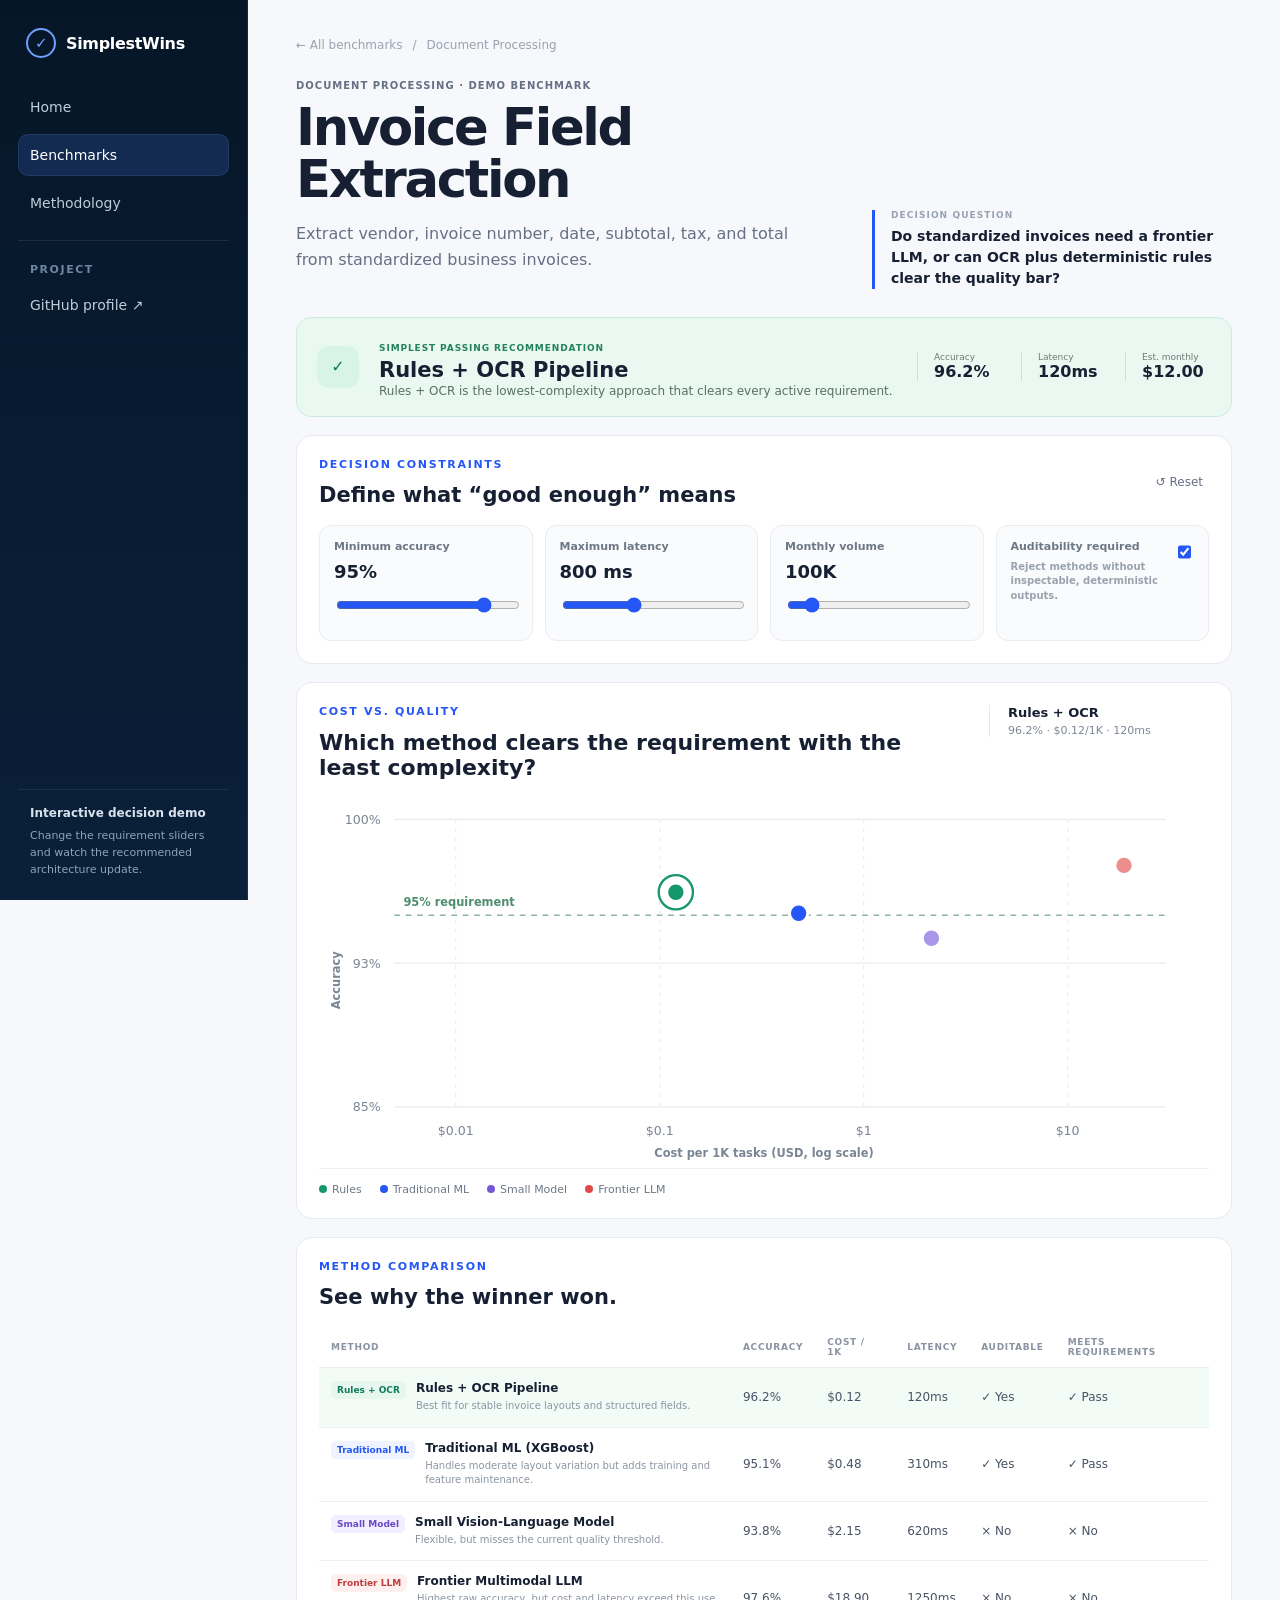
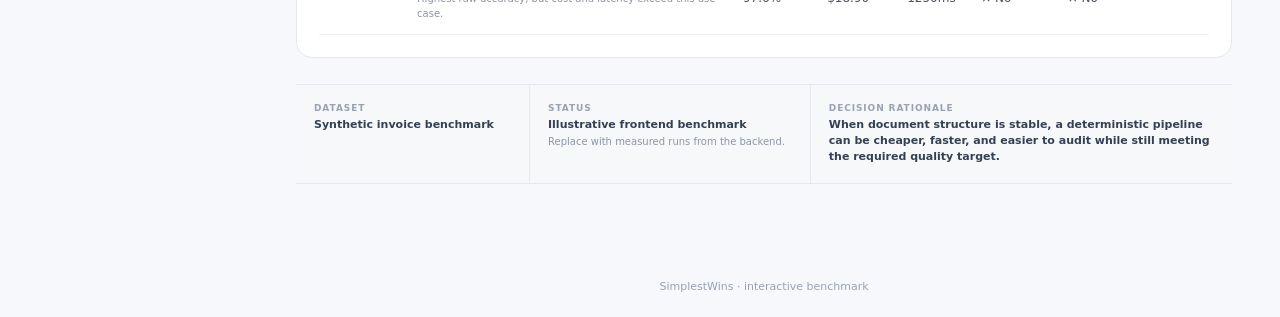
==== frontend/benchmark.html @ 76866b7e "Add SimplestWins frontend, project standard, and backend handoff docs Bring the completed static fro" ====
<!doctype html><html lang="en"><head><meta charset="utf-8"><meta name="viewport" content="width=device-width,initial-scale=1"><title>Benchmark — SimplestWins</title><link rel="stylesheet" href="assets/styles.css"></head><body><div class="shell"><header class="mobile-header"><div class="brand"><span class="brand-mark">✓</span><span>SimplestWins</span></div><button data-nav-toggle aria-label="Open navigation">☰</button></header><aside class="sidebar"><div class="sidebar-brand"><a class="brand" href="index.html"><span class="brand-mark">✓</span><span>SimplestWins</span></a></div><nav class="nav"><a href="index.html">Home</a><a class="active" href="benchmarks.html">Benchmarks</a><a href="methodology.html">Methodology</a></nav><div class="side-label">Project</div><nav class="nav"><a href="https://github.com/ParthD25" target="_blank" rel="noreferrer">GitHub profile ↗</a></nav><div class="side-footer"><strong>Interactive decision demo</strong><p>Change the requirement sliders and watch the recommended architecture update.</p></div></aside><button class="sidebar-scrim" hidden aria-label="Close navigation"></button><main class="main"><div class="benchmark-page"><div class="breadcrumb"><a href="benchmarks.html">← All benchmarks</a><span>/</span><span data-category></span></div><header class="benchmark-header"><div><div class="header-meta"><span data-category></span> · Demo benchmark</div><h1 data-title></h1><p data-description></p></div><div class="benchmark-question"><span>Decision question</span><strong data-question></strong></div></header>
<section class="recommendation-banner"><div class="rec-icon">✓</div><div class="rec-copy"><span data-rec-label></span><h2 data-rec-name></h2><p data-rec-reason></p></div><div class="rec-metrics"><div><span>Accuracy</span><strong data-rec-accuracy></strong></div><div><span>Latency</span><strong data-rec-latency></strong></div><div><span>Est. monthly</span><strong data-rec-monthly></strong></div></div></section>
<section class="panel"><div class="panel-head"><div><p class="eyebrow">Decision constraints</p><h2>Define what “good enough” means</h2></div><button class="text-btn" data-reset>↺ Reset</button></div><div class="requirement-grid"><label class="field"><span>Minimum accuracy</span><strong data-accuracy-value></strong><input data-accuracy type="range" min="75" max="99" step="1"></label><label class="field"><span>Maximum latency</span><strong data-latency-value></strong><input data-latency type="range" min="50" max="2000" step="50"></label><label class="field"><span>Monthly volume</span><strong data-volume-value></strong><input data-volume type="range" min="1000" max="1000000" step="1000"></label><label class="switch"><span><span>Auditability required</span><small>Reject methods without inspectable, deterministic outputs.</small></span><input data-audit type="checkbox" aria-label="Auditability required"></label></div></section>
<section class="panel"><div class="chart-topline"><div><p class="eyebrow">Cost vs. quality</p><h2>Which method clears the requirement with the least complexity?</h2></div><div class="chart-summary" data-chart-summary></div></div><div class="chart-scroll"><div class="scatter" data-scatter></div></div><div class="chart-legend"><span><i class="legend-dot l-rules"></i>Rules</span><span><i class="legend-dot l-ml"></i>Traditional ML</span><span><i class="legend-dot l-small"></i>Small Model</span><span><i class="legend-dot l-frontier"></i>Frontier LLM</span></div></section>
<section class="panel"><div class="panel-head"><div><p class="eyebrow">Method comparison</p><h2>See why the winner won.</h2></div></div><div class="table-wrap"><table class="results-table"><thead><tr><th>Method</th><th>Accuracy</th><th>Cost / 1K</th><th>Latency</th><th>Auditable</th><th>Meets requirements</th></tr></thead><tbody data-results-body></tbody></table></div></section>
<section class="evidence-strip"><div><span>Dataset</span><strong data-dataset></strong><small data-dataset-size></small></div><div><span>Status</span><strong>Illustrative frontend benchmark</strong><small>Replace with measured runs from the backend.</small></div><div><span>Decision rationale</span><strong data-rationale></strong></div></section></div><footer class="footer-note">SimplestWins · interactive benchmark</footer></main></div><script type="module">import{setupMobileNav,setupBenchmarkPage}from'./assets/app.js';setupMobileNav();setupBenchmarkPage();</script></body></html>
---- frontend/assets/styles.css ----
:root{font-family:Inter,ui-sans-serif,system-ui,-apple-system,BlinkMacSystemFont,"Segoe UI",sans-serif;color:#172033;background:#f7f8fb;--ink:#172033;--muted:#667085;--subtle:#98a2b3;--line:#e6e9ef;--line2:#d7dce5;--surface:#fff;--navy:#07192d;--navy2:#0a2039;--blue:#2457f5;--blueSoft:#eef3ff;--green:#15966b;--greenSoft:#eaf8f2;--amber:#b96a08;--amberSoft:#fff4e5;--red:#d14343;--purple:#7756d8}*{box-sizing:border-box}html{scroll-behavior:smooth}body{margin:0;min-width:320px;background:#f7f8fb}a{text-decoration:none;color:inherit}button,input{font:inherit}button{cursor:pointer}a:focus-visible,button:focus-visible,input:focus-visible,[tabindex="0"]:focus-visible{outline:3px solid rgba(36,87,245,.25);outline-offset:2px}.shell{min-height:100vh}.sidebar{position:fixed;inset:0 auto 0 0;width:248px;background:linear-gradient(180deg,#061628 0%,#0a2039 100%);color:#fff;z-index:30;padding:24px 18px 18px;display:flex;flex-direction:column;border-right:1px solid rgba(255,255,255,.08)}.brand{display:flex;align-items:center;gap:10px;font-weight:780;letter-spacing:-.02em}.brand-mark{width:30px;height:30px;border:2px solid #70a0ff;border-radius:50%;display:grid;place-items:center;color:#70a0ff;font-size:15px}.sidebar-brand{padding:4px 8px 28px}.nav{display:grid;gap:6px}.nav a{display:flex;align-items:center;min-height:42px;padding:0 12px;border-radius:10px;color:#bfccda;font-size:14px}.nav a:hover{color:#fff;background:rgba(255,255,255,.06)}.nav a.active{color:#fff;background:rgba(80,130,255,.18);box-shadow:inset 0 0 0 1px rgba(105,148,255,.14)}.side-label{color:#6f86a1;font-size:11px;font-weight:800;text-transform:uppercase;letter-spacing:.14em;padding:22px 12px 8px;border-top:1px solid rgba(255,255,255,.09);margin-top:16px}.side-footer{margin-top:auto;padding:16px 12px 4px;border-top:1px solid rgba(255,255,255,.08);color:#8fa4b9}.side-footer strong{display:block;color:#d8e2ed;font-size:12px}.side-footer p{font-size:11px;line-height:1.55;margin:7px 0 0}.main{margin-left:248px;min-height:100vh}.mobile-header{display:none}.sidebar-scrim{display:none}.page{width:100%}.standard,.benchmark-page{max-width:1420px;margin:0 auto;padding:56px 48px 72px}.eyebrow,.hero-kicker{font-size:11px;text-transform:uppercase;letter-spacing:.15em;font-weight:800;color:var(--blue);margin:0 0 12px}.page-header{margin-bottom:36px}.page-header h1,.benchmark-header h1{margin:0;color:var(--ink);font-size:clamp(36px,4vw,58px);letter-spacing:-.045em;line-height:1.02;max-width:930px}.page-header p{color:var(--muted);font-size:17px;line-height:1.65;max-width:780px;margin:16px 0 0}.hero{min-height:690px;display:grid;grid-template-columns:minmax(0,.9fr) minmax(520px,1.1fr);gap:54px;align-items:center;padding:76px 58px 70px;background:radial-gradient(circle at 16% 14%,rgba(36,87,245,.17),transparent 30%),linear-gradient(135deg,#061526 0%,#0a2038 72%,#0d2745 100%);color:#fff}.hero-copy{max-width:660px}.hero-kicker{color:#8fb0ff}.hero h1{font-family:Georgia,"Times New Roman",serif;font-weight:700;font-size:clamp(56px,6.3vw,92px);line-height:.98;letter-spacing:-.05em;margin:0}.hero h1 span{color:#5682ff}.hero-lede{color:#d1d9e4;font-size:18px;line-height:1.7;max-width:640px;margin:28px 0 0}.actions{display:flex;gap:12px;margin-top:32px;flex-wrap:wrap}.btn{min-height:46px;display:inline-flex;align-items:center;justify-content:center;gap:9px;border-radius:10px;padding:0 18px;font-size:14px;font-weight:730;border:0}.btn.primary{background:#2b60ff;color:#fff;box-shadow:0 10px 24px rgba(36,87,245,.28)}.btn.primary:hover{background:#3d6dff}.btn.secondary{color:#e7edf5;border:1px solid rgba(255,255,255,.23);background:rgba(255,255,255,.03)}.hero-proof{display:flex;margin-top:54px;color:#9fb0c0;font-size:12px}.hero-proof span{padding:0 18px;border-right:1px solid rgba(255,255,255,.14)}.hero-proof span:first-child{padding-left:0}.hero-proof span:last-child{border:0}.hero-proof strong{color:#fff;margin-right:4px}.decision-window{border-radius:20px;overflow:hidden;background:#fff;color:var(--ink);box-shadow:0 30px 90px rgba(0,0,0,.35);border:1px solid rgba(255,255,255,.12)}.window-bar{height:45px;display:flex;align-items:center;gap:7px;padding:0 15px;border-bottom:1px solid #e9edf3;background:#f7f9fc}.window-bar i{width:10px;height:10px;border-radius:50%;background:#c9d0da}.window-bar small{margin-left:8px;color:#8a94a3}.decision-content{padding:26px}.decision-question{background:#f4f6fa;border:1px solid #e7eaf0;color:#566173;font-size:12px;padding:11px 13px;border-radius:9px;margin-bottom:14px}.decision-method{display:grid;grid-template-columns:34px 1fr auto;gap:12px;align-items:center;padding:15px 14px;border-bottom:1px solid #edf0f4}.decision-method strong{display:block;font-size:14px}.decision-method small{display:block;color:#818b98;margin-top:4px;font-size:11px}.decision-method.winner{background:#effaf5;border:1px solid #cfeee0;border-radius:10px;margin-bottom:4px;color:#0b7251}.method-code{font-size:11px;color:#9aa4b1;font-weight:800}.method-state{color:#8993a0;font-size:11px;font-weight:700}.decision-footer{display:flex;justify-content:space-between;align-items:center;padding:20px 4px 0;font-size:12px;color:#808a98}.decision-footer strong{color:var(--ink);font-size:14px}.section{padding:86px 64px;max-width:1500px;margin:0 auto}.split{display:grid;grid-template-columns:.72fr 1.28fr;gap:70px}.section-intro h2,.section-heading h2,.benchmark-panel h2{margin:0;font-size:clamp(28px,3vw,44px);letter-spacing:-.04em;line-height:1.08}.section-intro p:last-child{color:var(--muted);line-height:1.7;max-width:500px}.principle-list{border-top:1px solid var(--line2)}.principle-row{display:grid;grid-template-columns:42px 46px 1fr;gap:16px;align-items:start;padding:24px 0;border-bottom:1px solid var(--line)}.principle-number{color:#9aa4b2;font-size:12px;font-weight:760;padding-top:8px}.principle-icon{width:42px;height:42px;border-radius:11px;display:grid;place-items:center;background:#f3f6fb;color:#2457f5;font-weight:800}.principle-row h3{margin:2px 0 7px;font-size:17px}.principle-row p{margin:0;color:var(--muted);line-height:1.6;font-size:14px}.featured{background:#f7f8fb;padding:80px 64px 96px}.featured>*{max-width:1370px;margin-left:auto;margin-right:auto}.section-heading{display:flex;justify-content:space-between;align-items:end;gap:30px;margin-bottom:26px}.text-link{color:#2457f5;font-size:14px;font-weight:730}.problem-grid{display:grid;grid-template-columns:repeat(3,minmax(0,1fr));gap:16px}.problem-card{min-height:290px;background:#fff;border:1px solid var(--line);border-radius:16px;padding:22px;display:flex;flex-direction:column;justify-content:space-between;gap:24px;transition:.18s ease;box-shadow:0 6px 22px rgba(15,23,42,.025)}.problem-card:hover{transform:translateY(-3px);border-color:#cdd5e0;box-shadow:0 18px 40px rgba(15,23,42,.075)}.problem-card-top{display:flex;justify-content:space-between}.category-icon{width:36px;height:36px;display:grid;place-items:center;border-radius:10px;background:#eef3ff;color:#2457f5;font-weight:800}.status-chip{font-size:9px;font-weight:800;text-transform:uppercase;letter-spacing:.08em;padding:5px 7px;border-radius:6px;background:#fff4e5;color:#985f13}.problem-category{font-size:10px;color:#8a94a3;font-weight:800;text-transform:uppercase;letter-spacing:.1em;margin-bottom:8px}.problem-card h3{font-size:21px;letter-spacing:-.025em;margin:0}.problem-card p{color:var(--muted);font-size:14px;line-height:1.58;margin:10px 0 0}.problem-card-bottom{display:flex;justify-content:space-between;color:#667085;font-size:12px;border-top:1px solid #edf0f4;padding-top:15px}.problem-card-bottom strong{color:#0d7958}.closing{background:#0b1c31;color:#fff;padding:72px 64px;display:grid;grid-template-columns:.6fr 1fr auto;gap:48px;align-items:center}.closing h2{margin:0;font-size:38px;letter-spacing:-.04em}.closing p{color:#b9c7d6;line-height:1.7;font-size:15px}.library-controls{display:flex;gap:18px;justify-content:space-between;align-items:center;border:1px solid var(--line);background:#fff;border-radius:14px;padding:10px}.search-box{min-width:250px;display:flex;align-items:center;padding:0 10px;color:#98a2b3}.search-box input{border:0;outline:0;background:transparent;width:100%;min-height:38px;color:var(--ink)}.tabs{display:flex;gap:4px;flex-wrap:wrap}.tabs button{border:0;background:transparent;color:#667085;padding:10px 12px;border-radius:9px;font-size:12px;font-weight:680}.tabs button.active{background:#eef3ff;color:#2457f5}.library-meta{color:#8b95a3;font-size:12px;margin:18px 2px}.library-meta strong{color:var(--ink)}.benchmark-page{padding-top:38px}.breadcrumb{display:flex;gap:10px;color:#98a2b3;font-size:12px;margin-bottom:28px}.benchmark-header{display:grid;grid-template-columns:1fr 360px;gap:48px;align-items:end;margin-bottom:28px}.benchmark-header p{color:var(--muted);font-size:16px;line-height:1.6;max-width:820px}.header-meta{font-size:10px;text-transform:uppercase;letter-spacing:.1em;font-weight:800;color:#667085;margin-bottom:10px}.benchmark-question{border-left:3px solid #2457f5;padding-left:16px}.benchmark-question span{display:block;color:#98a2b3;font-size:9px;font-weight:800;text-transform:uppercase;letter-spacing:.12em;margin-bottom:6px}.benchmark-question strong{font-size:14px;line-height:1.5}.recommendation-banner{display:grid;grid-template-columns:46px 1fr auto;gap:16px;align-items:center;background:var(--greenSoft);border:1px solid #cdebdc;border-radius:15px;padding:18px 20px;margin-bottom:18px}.recommendation-warning{background:var(--amberSoft);border-color:#f3d6a6}.rec-icon{width:42px;height:42px;display:grid;place-items:center;border-radius:12px;background:#d8f4e8;color:#137b59;font-weight:900}.rec-copy span{color:#248160;font-size:9px;font-weight:800;letter-spacing:.1em;text-transform:uppercase}.rec-copy h2{margin:3px 0 2px;font-size:21px}.rec-copy p{margin:0;color:#587065;font-size:12px}.rec-metrics{display:grid;grid-template-columns:repeat(3,minmax(86px,1fr));gap:18px}.rec-metrics div{border-left:1px solid rgba(21,150,107,.18);padding-left:16px}.rec-metrics span{display:block;font-size:9px;color:#6b7c75}.rec-metrics strong{font-size:16px}.panel{background:#fff;border:1px solid var(--line);border-radius:16px;padding:22px;margin-top:18px}.panel-head{display:flex;justify-content:space-between;align-items:center;margin-bottom:18px}.panel-head h2{font-size:21px;margin:0}.text-btn{border:0;background:transparent;color:#647084;font-size:12px}.requirement-grid{display:grid;grid-template-columns:repeat(4,minmax(0,1fr));gap:12px}.field,.switch{border:1px solid #e9ecf1;border-radius:12px;background:#fafbfc;padding:14px;min-height:116px}.field>span,.switch span{display:block;color:#6d7786;font-size:11px;font-weight:680}.field strong{display:block;font-size:18px;margin:8px 0 13px}.field input[type=range]{width:100%;accent-color:#2457f5}.switch{display:flex;justify-content:space-between;gap:10px}.switch small{display:block;color:#99a3af;font-size:10px;line-height:1.45;margin-top:7px}.switch input{width:18px;height:18px;accent-color:#2457f5}.chart-topline{display:flex;justify-content:space-between;gap:30px;align-items:start;margin-bottom:12px}.chart-topline h2{font-size:22px;margin:0}.chart-summary{min-width:220px;border-left:1px solid var(--line);padding-left:18px}.chart-summary strong,.chart-summary span{display:block}.chart-summary strong{font-size:13px}.chart-summary span{color:#7c8796;font-size:11px;margin-top:4px}.chart-scroll{overflow-x:auto}.scatter{min-width:700px;width:100%}.scatter svg{width:100%;height:auto;display:block}.grid-line{stroke:#e8ebf0;stroke-width:1}.grid-line.vertical{stroke-dasharray:3 5}.axis-label,.axis-title,.threshold-label{fill:#7a8594;font-size:11px}.axis-title{font-size:10px;font-weight:650}.threshold-line{stroke:#8bb39f;stroke-width:1.25;stroke-dasharray:5 5}.threshold-label{fill:#4f8d70;font-size:10px;font-weight:700}.data-point{cursor:pointer}.chart-legend{display:flex;gap:18px;flex-wrap:wrap;border-top:1px solid #edf0f4;padding-top:14px;color:#6c7787;font-size:11px}.legend-dot{width:8px;height:8px;display:inline-block;border-radius:50%;margin-right:5px}.l-rules{background:#15966b}.l-ml{background:#2457f5}.l-small{background:#7756d8}.l-frontier{background:#e24a4a}.table-wrap{overflow-x:auto}.results-table{width:100%;border-collapse:collapse;min-width:820px;font-size:12px}.results-table th{text-align:left;color:#8993a1;font-size:9px;text-transform:uppercase;letter-spacing:.08em;padding:10px 12px;border-bottom:1px solid #e8ebf0}.results-table td{padding:13px 12px;border-bottom:1px solid #eef0f3;vertical-align:middle;color:#485365}.winner-row{background:#f3fbf7}.method-cell{display:flex;align-items:flex-start;gap:10px;max-width:390px}.method-cell strong{display:block;color:#172033}.method-cell small{display:block;color:#8b95a2;font-size:10px;line-height:1.45;margin-top:4px}.method-badge{white-space:nowrap;border-radius:5px;padding:4px 6px;font-size:9px;font-weight:800}.method-rules{color:#0e7d58;background:#e7f7f0}.method-traditional-ml{color:#2457f5;background:#eef3ff}.method-small-model{color:#6949c6;background:#f2eeff}.method-frontier-llm{color:#bd3d3d;background:#fff0f0}.pass-label{color:#17825f}.fail-label{color:#c64949}.evidence-strip{display:grid;grid-template-columns:.75fr .9fr 1.35fr;border-top:1px solid var(--line);border-bottom:1px solid var(--line);margin-top:26px;background:#f7f8fa}.evidence-strip>div{padding:18px;border-right:1px solid var(--line)}.evidence-strip>div:last-child{border:0}.evidence-strip span{display:block;color:#98a2b3;font-size:9px;text-transform:uppercase;font-weight:780;letter-spacing:.1em}.evidence-strip strong{display:block;color:#344054;font-size:11px;line-height:1.45;margin-top:4px}.evidence-strip small{display:block;color:#8c96a3;font-size:10px;margin-top:3px}.methodology-thesis{background:#0b1c31;color:#fff;display:grid;grid-template-columns:44px 1fr;gap:16px;border-radius:18px;padding:28px;margin-bottom:24px}.methodology-thesis .big-icon{color:#83a8ff;font-size:25px}.methodology-thesis span{color:#8fa8c3;text-transform:uppercase;font-size:9px;font-weight:800;letter-spacing:.12em}.methodology-thesis h2{margin:7px 0;font-size:28px;letter-spacing:-.035em}.methodology-thesis p{margin:0;color:#b8c4d1;font-size:13px}.standard-list{border-top:1px solid var(--line2)}.standard-list article{display:grid;grid-template-columns:58px 1fr;gap:18px;padding:22px 4px;border-bottom:1px solid var(--line)}.standard-number{color:#2457f5;font-size:13px;font-weight:800}.standard-list h3{margin:0 0 6px;font-size:17px}.standard-list p{margin:0;color:var(--muted);line-height:1.65;max-width:900px;font-size:14px}.methodology-grid{display:grid;grid-template-columns:repeat(4,minmax(0,1fr));gap:12px;margin-top:24px}.methodology-grid article{border:1px solid var(--line);background:#fff;border-radius:14px;padding:18px}.methodology-grid b{color:#2457f5}.methodology-grid h3{margin:13px 0 7px}.methodology-grid p{margin:0;color:var(--muted);line-height:1.55;font-size:12px}.methodology-callout{margin-top:22px;border:1px solid #cfe8dd;background:#effaf5;padding:17px 18px;border-radius:14px;color:#1d6f55}.methodology-callout p{color:#5e7f72;font-size:12px}.footer-note{padding:24px 48px;color:#98a2b3;font-size:11px;text-align:center}@media(max-width:1180px){.hero{grid-template-columns:1fr}.hero-copy{max-width:780px}.split{grid-template-columns:1fr;gap:30px}.closing{grid-template-columns:1fr;gap:18px}.problem-grid{grid-template-columns:repeat(2,minmax(0,1fr))}.benchmark-header{grid-template-columns:1fr;gap:20px}.requirement-grid{grid-template-columns:repeat(2,minmax(0,1fr))}.recommendation-banner{grid-template-columns:44px 1fr}.rec-metrics{grid-column:2/-1}.methodology-grid{grid-template-columns:repeat(2,minmax(0,1fr))}}@media(max-width:860px){.sidebar{transform:translateX(-104%);transition:.22s ease}.sidebar.sidebar-open{transform:translateX(0)}.main{margin-left:0;padding-top:58px}.mobile-header{position:fixed;inset:0 0 auto 0;z-index:25;height:58px;display:flex;align-items:center;justify-content:space-between;background:#07192d;color:#fff;padding:0 16px;border-bottom:1px solid rgba(255,255,255,.08)}.mobile-header button{width:38px;height:38px;border-radius:9px;border:1px solid rgba(255,255,255,.13);background:rgba(255,255,255,.05);color:#fff}.sidebar-scrim{position:fixed;inset:58px 0 0;z-index:20;background:rgba(2,9,18,.42);border:0;width:100%}.standard,.benchmark-page{padding:38px 20px 56px}.hero{padding:56px 24px 50px}.section,.featured,.closing{padding-left:24px;padding-right:24px}.library-controls{flex-direction:column;align-items:stretch}.search-box{min-width:0}.tabs{overflow-x:auto;flex-wrap:nowrap}.tabs button{white-space:nowrap}.chart-topline{flex-direction:column}.chart-summary{border:0;padding:0}.evidence-strip{grid-template-columns:1fr}.evidence-strip>div{border-right:0;border-bottom:1px solid var(--line)}}@media(max-width:620px){.hero h1{font-size:52px}.hero-lede{font-size:16px}.actions{flex-direction:column}.btn{width:100%}.hero-proof{display:grid;gap:10px}.hero-proof span{border:0;padding:0}.decision-content{padding:16px}.decision-method{grid-template-columns:28px 1fr}.decision-method>:last-child{grid-column:2}.decision-footer{flex-direction:column;align-items:flex-start;gap:4px}.principle-row{grid-template-columns:34px 1fr}.principle-icon{display:none}.problem-grid{grid-template-columns:1fr}.section-heading{align-items:flex-start;flex-direction:column}.requirement-grid,.methodology-grid{grid-template-columns:1fr}.recommendation-banner{grid-template-columns:1fr}.rec-metrics{grid-column:auto;grid-template-columns:repeat(3,1fr);width:100%;gap:6px}.benchmark-header h1,.page-header h1{font-size:38px}.benchmark-page{padding-left:14px;padding-right:14px}.panel{padding:16px}}
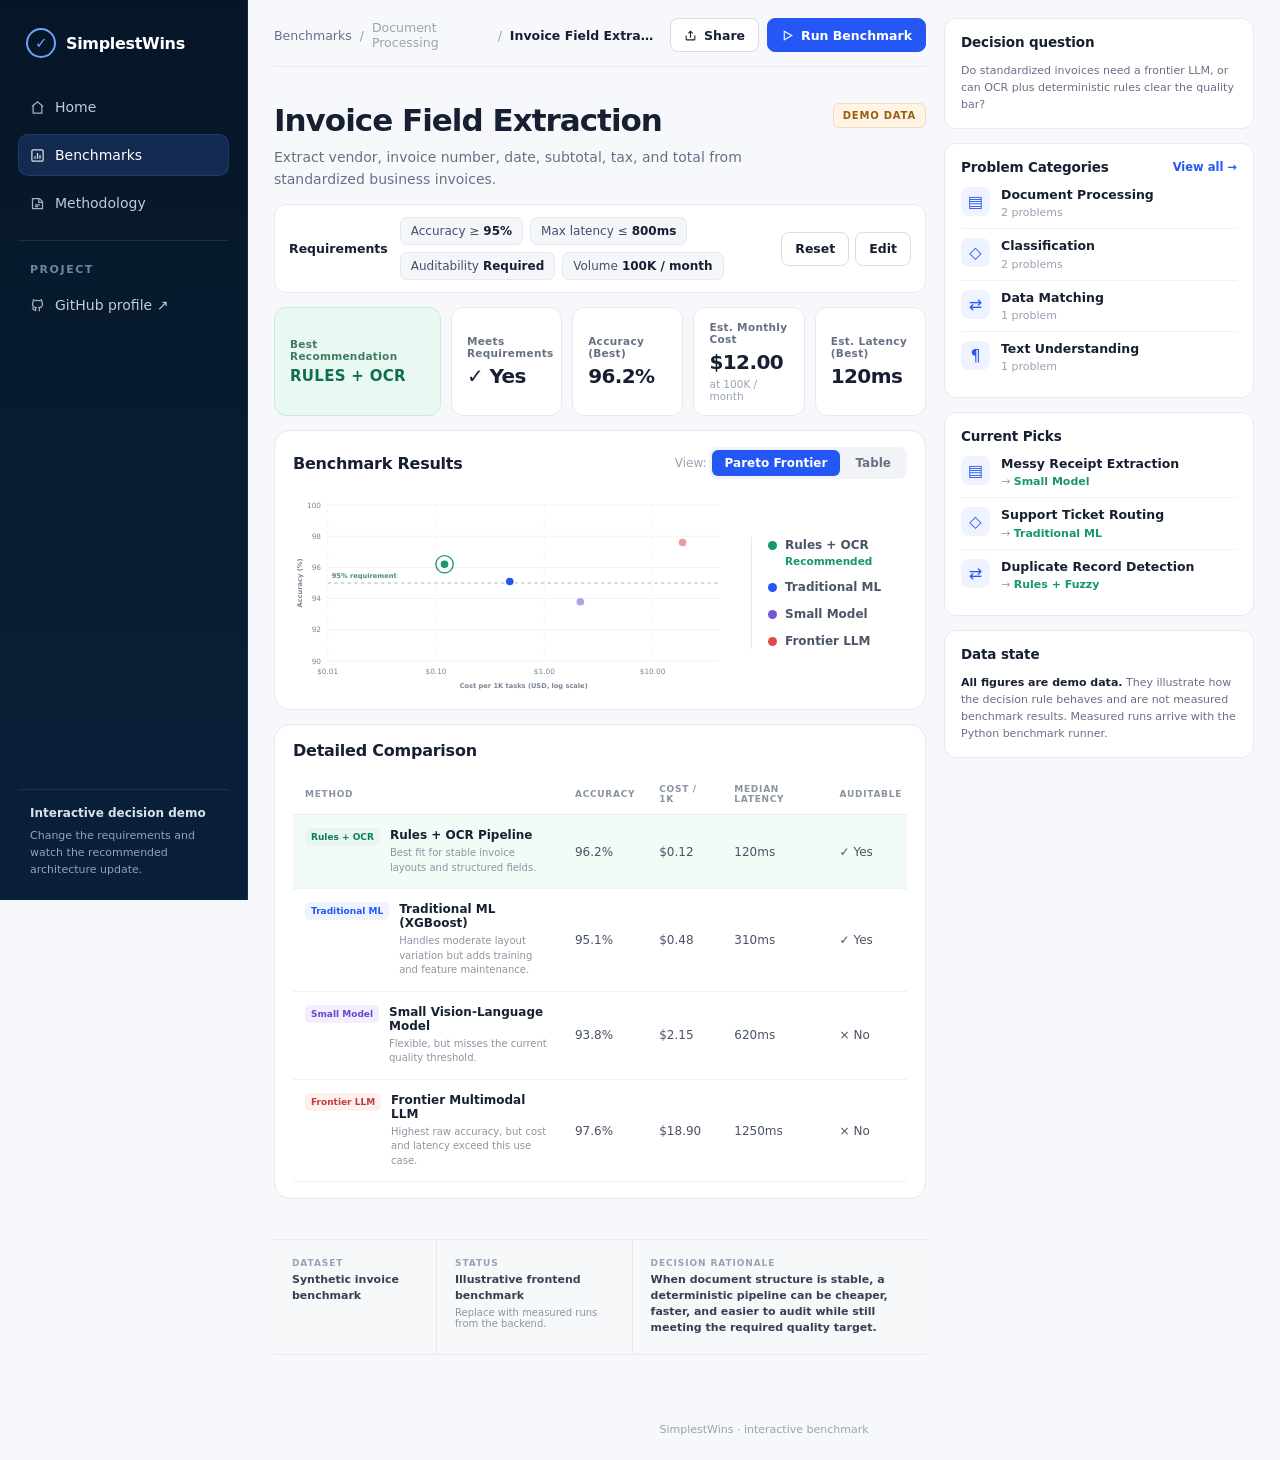
==== commit 35203f00: "Rebuild the benchmark page as a dense decision dashboard The benchmark detail page was a tall single" ====
--- a/frontend/benchmark.html
+++ b/frontend/benchmark.html
@@ -1,6 +1,133 @@
-<!doctype html><html lang="en"><head><meta charset="utf-8"><meta name="viewport" content="width=device-width,initial-scale=1"><title>Benchmark — SimplestWins</title><link rel="stylesheet" href="assets/styles.css"></head><body><div class="shell"><header class="mobile-header"><div class="brand"><span class="brand-mark">✓</span><span>SimplestWins</span></div><button data-nav-toggle aria-label="Open navigation">☰</button></header><aside class="sidebar"><div class="sidebar-brand"><a class="brand" href="index.html"><span class="brand-mark">✓</span><span>SimplestWins</span></a></div><nav class="nav"><a href="index.html">Home</a><a class="active" href="benchmarks.html">Benchmarks</a><a href="methodology.html">Methodology</a></nav><div class="side-label">Project</div><nav class="nav"><a href="https://github.com/ParthD25" target="_blank" rel="noreferrer">GitHub profile ↗</a></nav><div class="side-footer"><strong>Interactive decision demo</strong><p>Change the requirement sliders and watch the recommended architecture update.</p></div></aside><button class="sidebar-scrim" hidden aria-label="Close navigation"></button><main class="main"><div class="benchmark-page"><div class="breadcrumb"><a href="benchmarks.html">← All benchmarks</a><span>/</span><span data-category></span></div><header class="benchmark-header"><div><div class="header-meta"><span data-category></span> · Demo benchmark</div><h1 data-title></h1><p data-description></p></div><div class="benchmark-question"><span>Decision question</span><strong data-question></strong></div></header>
-<section class="recommendation-banner"><div class="rec-icon">✓</div><div class="rec-copy"><span data-rec-label></span><h2 data-rec-name></h2><p data-rec-reason></p></div><div class="rec-metrics"><div><span>Accuracy</span><strong data-rec-accuracy></strong></div><div><span>Latency</span><strong data-rec-latency></strong></div><div><span>Est. monthly</span><strong data-rec-monthly></strong></div></div></section>
-<section class="panel"><div class="panel-head"><div><p class="eyebrow">Decision constraints</p><h2>Define what “good enough” means</h2></div><button class="text-btn" data-reset>↺ Reset</button></div><div class="requirement-grid"><label class="field"><span>Minimum accuracy</span><strong data-accuracy-value></strong><input data-accuracy type="range" min="75" max="99" step="1"></label><label class="field"><span>Maximum latency</span><strong data-latency-value></strong><input data-latency type="range" min="50" max="2000" step="50"></label><label class="field"><span>Monthly volume</span><strong data-volume-value></strong><input data-volume type="range" min="1000" max="1000000" step="1000"></label><label class="switch"><span><span>Auditability required</span><small>Reject methods without inspectable, deterministic outputs.</small></span><input data-audit type="checkbox" aria-label="Auditability required"></label></div></section>
-<section class="panel"><div class="chart-topline"><div><p class="eyebrow">Cost vs. quality</p><h2>Which method clears the requirement with the least complexity?</h2></div><div class="chart-summary" data-chart-summary></div></div><div class="chart-scroll"><div class="scatter" data-scatter></div></div><div class="chart-legend"><span><i class="legend-dot l-rules"></i>Rules</span><span><i class="legend-dot l-ml"></i>Traditional ML</span><span><i class="legend-dot l-small"></i>Small Model</span><span><i class="legend-dot l-frontier"></i>Frontier LLM</span></div></section>
-<section class="panel"><div class="panel-head"><div><p class="eyebrow">Method comparison</p><h2>See why the winner won.</h2></div></div><div class="table-wrap"><table class="results-table"><thead><tr><th>Method</th><th>Accuracy</th><th>Cost / 1K</th><th>Latency</th><th>Auditable</th><th>Meets requirements</th></tr></thead><tbody data-results-body></tbody></table></div></section>
-<section class="evidence-strip"><div><span>Dataset</span><strong data-dataset></strong><small data-dataset-size></small></div><div><span>Status</span><strong>Illustrative frontend benchmark</strong><small>Replace with measured runs from the backend.</small></div><div><span>Decision rationale</span><strong data-rationale></strong></div></section></div><footer class="footer-note">SimplestWins · interactive benchmark</footer></main></div><script type="module">import{setupMobileNav,setupBenchmarkPage}from'./assets/app.js';setupMobileNav();setupBenchmarkPage();</script></body></html>
+<!doctype html>
+<html lang="en">
+<head>
+<meta charset="utf-8">
+<meta name="viewport" content="width=device-width,initial-scale=1">
+<title>Benchmark — SimplestWins</title>
+<link rel="icon" href="favicon.svg" type="image/svg+xml"><link rel="stylesheet" href="assets/styles.css">
+</head>
+<body>
+<div class="shell">
+<header class="mobile-header"><div class="brand"><span class="brand-mark">✓</span><span>SimplestWins</span></div><button data-nav-toggle aria-label="Open navigation">☰</button></header>
+
+<aside class="sidebar">
+  <div class="sidebar-brand"><a class="brand" href="index.html"><span class="brand-mark">✓</span><span>SimplestWins</span></a></div>
+  <nav class="nav" aria-label="Main">
+    <a href="index.html"><svg viewBox="0 0 24 24" fill="none" stroke="currentColor" stroke-width="2" aria-hidden="true"><path d="M3 10.5 12 3l9 7.5"/><path d="M5 9.5V21h14V9.5"/></svg>Home</a>
+    <a class="active" href="benchmarks.html"><svg viewBox="0 0 24 24" fill="none" stroke="currentColor" stroke-width="2" aria-hidden="true"><rect x="3" y="3" width="18" height="18" rx="2"/><path d="M8 13v4M12 8v9M16 11v6"/></svg>Benchmarks</a>
+    <a href="methodology.html"><svg viewBox="0 0 24 24" fill="none" stroke="currentColor" stroke-width="2" aria-hidden="true"><path d="M4 4h11l5 5v11H4z"/><path d="M14 4v6h6M8 14h8M8 17h5"/></svg>Methodology</a>
+  </nav>
+  <div class="side-label">Project</div>
+  <nav class="nav" aria-label="Project links">
+    <a href="https://github.com/ParthD25" target="_blank" rel="noreferrer"><svg viewBox="0 0 24 24" fill="none" stroke="currentColor" stroke-width="2" aria-hidden="true"><path d="M9 19c-4 1.4-4-2.5-6-3m12 5v-3.5c0-1 .1-1.4-.5-2 2.8-.3 5.5-1.4 5.5-6a4.6 4.6 0 0 0-1.3-3.2 4.3 4.3 0 0 0-.1-3.2s-1.1-.3-3.5 1.3a12 12 0 0 0-6.2 0C6.5 2.8 5.4 3.1 5.4 3.1a4.3 4.3 0 0 0-.1 3.2A4.6 4.6 0 0 0 4 9.5c0 4.6 2.7 5.7 5.5 6-.6.6-.6 1.2-.5 2V21"/></svg>GitHub profile ↗</a>
+  </nav>
+  <div class="side-footer"><strong>Interactive decision demo</strong><p>Change the requirements and watch the recommended architecture update.</p></div>
+</aside>
+<button class="sidebar-scrim" hidden aria-label="Close navigation"></button>
+
+<main class="main">
+<div class="workspace">
+  <div class="work-main">
+
+    <div class="topbar">
+      <nav class="crumbs" aria-label="Breadcrumb">
+        <a href="benchmarks.html">Benchmarks</a><span aria-hidden="true">/</span>
+        <span data-category></span><span aria-hidden="true">/</span>
+        <span class="crumb-current" data-title></span>
+      </nav>
+      <div class="topbar-actions">
+        <button class="btn-sm" data-share><svg viewBox="0 0 24 24" fill="none" stroke="currentColor" stroke-width="2" aria-hidden="true"><path d="M4 12v7a1 1 0 0 0 1 1h14a1 1 0 0 0 1-1v-7"/><path d="M12 16V4M8 8l4-4 4 4"/></svg>Share</button>
+        <button class="btn-sm accent" data-run title="Runs when the benchmark runner ships"><svg viewBox="0 0 24 24" fill="none" stroke="currentColor" stroke-width="2" aria-hidden="true"><path d="M6 4l14 8-14 8z"/></svg>Run Benchmark</button>
+      </div>
+    </div>
+
+    <header class="bench-head">
+      <div class="head-row">
+        <div>
+          <h1 data-title></h1>
+          <p data-description></p>
+        </div>
+        <span class="state-pill" title="Illustrative figures, not measured results">Demo data</span>
+      </div>
+    </header>
+
+    <div class="req-bar">
+      <span class="req-bar-label">Requirements</span>
+      <div class="req-chips" data-req-chips></div>
+      <div class="req-actions">
+        <button class="btn-sm" data-reset>Reset</button>
+        <button class="btn-sm" data-edit aria-expanded="false" aria-controls="req-editor">Edit</button>
+      </div>
+    </div>
+
+    <section class="req-editor" id="req-editor" hidden>
+      <div class="req-editor-head">
+        <h2>Define what “good enough” means</h2>
+        <button class="text-btn" data-close-edit>Done</button>
+      </div>
+      <div class="requirement-grid">
+        <label class="field"><span>Minimum accuracy</span><strong data-accuracy-value></strong><input data-accuracy type="range" min="75" max="99" step="1"></label>
+        <label class="field"><span>Maximum latency</span><strong data-latency-value></strong><input data-latency type="range" min="50" max="2000" step="50"></label>
+        <label class="field"><span>Monthly volume</span><strong data-volume-value></strong><input data-volume type="range" min="1000" max="1000000" step="1000"></label>
+        <label class="switch"><span><span>Auditability required</span><small>Reject methods without inspectable, deterministic outputs.</small></span><input data-audit type="checkbox" aria-label="Auditability required"></label>
+      </div>
+    </section>
+
+    <div class="kpi-strip" data-kpis></div>
+
+    <section class="panel">
+      <div class="panel-bar">
+        <h2>Benchmark Results</h2>
+        <div><span class="view-label">View:</span><span class="seg"><button data-view="chart" aria-pressed="true">Pareto Frontier</button><button data-view="table" aria-pressed="false">Table</button></span></div>
+      </div>
+      <div data-chart-view>
+        <div class="chart-row">
+          <div class="chart-scroll"><div class="scatter" data-scatter></div></div>
+          <div class="chart-legend-col" data-chart-legend></div>
+        </div>
+      </div>
+      <div class="table-wrap" data-chart-table hidden></div>
+    </section>
+
+    <section class="panel">
+      <div class="panel-bar"><h2>Detailed Comparison</h2></div>
+      <div class="table-wrap">
+        <table class="results-table">
+          <thead><tr><th>Method</th><th>Accuracy</th><th>Cost / 1K</th><th>Median latency</th><th>Auditable</th><th>Meets requirements</th></tr></thead>
+          <tbody data-results-body></tbody>
+        </table>
+      </div>
+    </section>
+
+    <section class="evidence-strip">
+      <div><span>Dataset</span><strong data-dataset></strong><small data-dataset-size></small></div>
+      <div><span>Status</span><strong>Illustrative frontend benchmark</strong><small>Replace with measured runs from the backend.</small></div>
+      <div><span>Decision rationale</span><strong data-rationale></strong></div>
+    </section>
+  </div>
+
+  <aside class="rail" aria-label="Context">
+    <div class="rail-card">
+      <div class="rail-head"><h2>Decision question</h2></div>
+      <p class="rail-note" data-question></p>
+    </div>
+    <div class="rail-card">
+      <div class="rail-head"><h2>Problem Categories</h2><a href="benchmarks.html">View all →</a></div>
+      <div data-categories></div>
+    </div>
+    <div class="rail-card">
+      <div class="rail-head"><h2>Current Picks</h2></div>
+      <div data-top-picks></div>
+    </div>
+    <div class="rail-card">
+      <div class="rail-head"><h2>Data state</h2></div>
+      <p class="rail-note"><strong>All figures are demo data.</strong> They illustrate how the decision rule behaves and are not measured benchmark results. Measured runs arrive with the Python benchmark runner.</p>
+    </div>
+  </aside>
+</div>
+<footer class="footer-note">SimplestWins · interactive benchmark</footer>
+</main>
+</div>
+<script type="module">import{setupMobileNav,setupBenchmarkPage}from'./assets/app.js';setupMobileNav();setupBenchmarkPage();</script>
+</body>
+</html>
--- a/frontend/assets/styles.css
+++ b/frontend/assets/styles.css
@@ -1 +1,132 @@
 :root{font-family:Inter,ui-sans-serif,system-ui,-apple-system,BlinkMacSystemFont,"Segoe UI",sans-serif;color:#172033;background:#f7f8fb;--ink:#172033;--muted:#667085;--subtle:#98a2b3;--line:#e6e9ef;--line2:#d7dce5;--surface:#fff;--navy:#07192d;--navy2:#0a2039;--blue:#2457f5;--blueSoft:#eef3ff;--green:#15966b;--greenSoft:#eaf8f2;--amber:#b96a08;--amberSoft:#fff4e5;--red:#d14343;--purple:#7756d8}*{box-sizing:border-box}html{scroll-behavior:smooth}body{margin:0;min-width:320px;background:#f7f8fb}a{text-decoration:none;color:inherit}button,input{font:inherit}button{cursor:pointer}a:focus-visible,button:focus-visible,input:focus-visible,[tabindex="0"]:focus-visible{outline:3px solid rgba(36,87,245,.25);outline-offset:2px}.shell{min-height:100vh}.sidebar{position:fixed;inset:0 auto 0 0;width:248px;background:linear-gradient(180deg,#061628 0%,#0a2039 100%);color:#fff;z-index:30;padding:24px 18px 18px;display:flex;flex-direction:column;border-right:1px solid rgba(255,255,255,.08)}.brand{display:flex;align-items:center;gap:10px;font-weight:780;letter-spacing:-.02em}.brand-mark{width:30px;height:30px;border:2px solid #70a0ff;border-radius:50%;display:grid;place-items:center;color:#70a0ff;font-size:15px}.sidebar-brand{padding:4px 8px 28px}.nav{display:grid;gap:6px}.nav a{display:flex;align-items:center;min-height:42px;padding:0 12px;border-radius:10px;color:#bfccda;font-size:14px}.nav a:hover{color:#fff;background:rgba(255,255,255,.06)}.nav a.active{color:#fff;background:rgba(80,130,255,.18);box-shadow:inset 0 0 0 1px rgba(105,148,255,.14)}.side-label{color:#6f86a1;font-size:11px;font-weight:800;text-transform:uppercase;letter-spacing:.14em;padding:22px 12px 8px;border-top:1px solid rgba(255,255,255,.09);margin-top:16px}.side-footer{margin-top:auto;padding:16px 12px 4px;border-top:1px solid rgba(255,255,255,.08);color:#8fa4b9}.side-footer strong{display:block;color:#d8e2ed;font-size:12px}.side-footer p{font-size:11px;line-height:1.55;margin:7px 0 0}.main{margin-left:248px;min-height:100vh}.mobile-header{display:none}.sidebar-scrim{display:none}.page{width:100%}.standard,.benchmark-page{max-width:1420px;margin:0 auto;padding:56px 48px 72px}.eyebrow,.hero-kicker{font-size:11px;text-transform:uppercase;letter-spacing:.15em;font-weight:800;color:var(--blue);margin:0 0 12px}.page-header{margin-bottom:36px}.page-header h1,.benchmark-header h1{margin:0;color:var(--ink);font-size:clamp(36px,4vw,58px);letter-spacing:-.045em;line-height:1.02;max-width:930px}.page-header p{color:var(--muted);font-size:17px;line-height:1.65;max-width:780px;margin:16px 0 0}.hero{min-height:690px;display:grid;grid-template-columns:minmax(0,.9fr) minmax(520px,1.1fr);gap:54px;align-items:center;padding:76px 58px 70px;background:radial-gradient(circle at 16% 14%,rgba(36,87,245,.17),transparent 30%),linear-gradient(135deg,#061526 0%,#0a2038 72%,#0d2745 100%);color:#fff}.hero-copy{max-width:660px}.hero-kicker{color:#8fb0ff}.hero h1{font-family:Georgia,"Times New Roman",serif;font-weight:700;font-size:clamp(56px,6.3vw,92px);line-height:.98;letter-spacing:-.05em;margin:0}.hero h1 span{color:#5682ff}.hero-lede{color:#d1d9e4;font-size:18px;line-height:1.7;max-width:640px;margin:28px 0 0}.actions{display:flex;gap:12px;margin-top:32px;flex-wrap:wrap}.btn{min-height:46px;display:inline-flex;align-items:center;justify-content:center;gap:9px;border-radius:10px;padding:0 18px;font-size:14px;font-weight:730;border:0}.btn.primary{background:#2b60ff;color:#fff;box-shadow:0 10px 24px rgba(36,87,245,.28)}.btn.primary:hover{background:#3d6dff}.btn.secondary{color:#e7edf5;border:1px solid rgba(255,255,255,.23);background:rgba(255,255,255,.03)}.hero-proof{display:flex;margin-top:54px;color:#9fb0c0;font-size:12px}.hero-proof span{padding:0 18px;border-right:1px solid rgba(255,255,255,.14)}.hero-proof span:first-child{padding-left:0}.hero-proof span:last-child{border:0}.hero-proof strong{color:#fff;margin-right:4px}.decision-window{border-radius:20px;overflow:hidden;background:#fff;color:var(--ink);box-shadow:0 30px 90px rgba(0,0,0,.35);border:1px solid rgba(255,255,255,.12)}.window-bar{height:45px;display:flex;align-items:center;gap:7px;padding:0 15px;border-bottom:1px solid #e9edf3;background:#f7f9fc}.window-bar i{width:10px;height:10px;border-radius:50%;background:#c9d0da}.window-bar small{margin-left:8px;color:#8a94a3}.decision-content{padding:26px}.decision-question{background:#f4f6fa;border:1px solid #e7eaf0;color:#566173;font-size:12px;padding:11px 13px;border-radius:9px;margin-bottom:14px}.decision-method{display:grid;grid-template-columns:34px 1fr auto;gap:12px;align-items:center;padding:15px 14px;border-bottom:1px solid #edf0f4}.decision-method strong{display:block;font-size:14px}.decision-method small{display:block;color:#818b98;margin-top:4px;font-size:11px}.decision-method.winner{background:#effaf5;border:1px solid #cfeee0;border-radius:10px;margin-bottom:4px;color:#0b7251}.method-code{font-size:11px;color:#9aa4b1;font-weight:800}.method-state{color:#8993a0;font-size:11px;font-weight:700}.decision-footer{display:flex;justify-content:space-between;align-items:center;padding:20px 4px 0;font-size:12px;color:#808a98}.decision-footer strong{color:var(--ink);font-size:14px}.section{padding:86px 64px;max-width:1500px;margin:0 auto}.split{display:grid;grid-template-columns:.72fr 1.28fr;gap:70px}.section-intro h2,.section-heading h2,.benchmark-panel h2{margin:0;font-size:clamp(28px,3vw,44px);letter-spacing:-.04em;line-height:1.08}.section-intro p:last-child{color:var(--muted);line-height:1.7;max-width:500px}.principle-list{border-top:1px solid var(--line2)}.principle-row{display:grid;grid-template-columns:42px 46px 1fr;gap:16px;align-items:start;padding:24px 0;border-bottom:1px solid var(--line)}.principle-number{color:#9aa4b2;font-size:12px;font-weight:760;padding-top:8px}.principle-icon{width:42px;height:42px;border-radius:11px;display:grid;place-items:center;background:#f3f6fb;color:#2457f5;font-weight:800}.principle-row h3{margin:2px 0 7px;font-size:17px}.principle-row p{margin:0;color:var(--muted);line-height:1.6;font-size:14px}.featured{background:#f7f8fb;padding:80px 64px 96px}.featured>*{max-width:1370px;margin-left:auto;margin-right:auto}.section-heading{display:flex;justify-content:space-between;align-items:end;gap:30px;margin-bottom:26px}.text-link{color:#2457f5;font-size:14px;font-weight:730}.problem-grid{display:grid;grid-template-columns:repeat(3,minmax(0,1fr));gap:16px}.problem-card{min-height:290px;background:#fff;border:1px solid var(--line);border-radius:16px;padding:22px;display:flex;flex-direction:column;justify-content:space-between;gap:24px;transition:.18s ease;box-shadow:0 6px 22px rgba(15,23,42,.025)}.problem-card:hover{transform:translateY(-3px);border-color:#cdd5e0;box-shadow:0 18px 40px rgba(15,23,42,.075)}.problem-card-top{display:flex;justify-content:space-between}.category-icon{width:36px;height:36px;display:grid;place-items:center;border-radius:10px;background:#eef3ff;color:#2457f5;font-weight:800}.status-chip{font-size:9px;font-weight:800;text-transform:uppercase;letter-spacing:.08em;padding:5px 7px;border-radius:6px;background:#fff4e5;color:#985f13}.problem-category{font-size:10px;color:#8a94a3;font-weight:800;text-transform:uppercase;letter-spacing:.1em;margin-bottom:8px}.problem-card h3{font-size:21px;letter-spacing:-.025em;margin:0}.problem-card p{color:var(--muted);font-size:14px;line-height:1.58;margin:10px 0 0}.problem-card-bottom{display:flex;justify-content:space-between;color:#667085;font-size:12px;border-top:1px solid #edf0f4;padding-top:15px}.problem-card-bottom strong{color:#0d7958}.closing{background:#0b1c31;color:#fff;padding:72px 64px;display:grid;grid-template-columns:.6fr 1fr auto;gap:48px;align-items:center}.closing h2{margin:0;font-size:38px;letter-spacing:-.04em}.closing p{color:#b9c7d6;line-height:1.7;font-size:15px}.library-controls{display:flex;gap:18px;justify-content:space-between;align-items:center;border:1px solid var(--line);background:#fff;border-radius:14px;padding:10px}.search-box{min-width:250px;display:flex;align-items:center;padding:0 10px;color:#98a2b3}.search-box input{border:0;outline:0;background:transparent;width:100%;min-height:38px;color:var(--ink)}.tabs{display:flex;gap:4px;flex-wrap:wrap}.tabs button{border:0;background:transparent;color:#667085;padding:10px 12px;border-radius:9px;font-size:12px;font-weight:680}.tabs button.active{background:#eef3ff;color:#2457f5}.library-meta{color:#8b95a3;font-size:12px;margin:18px 2px}.library-meta strong{color:var(--ink)}.benchmark-page{padding-top:38px}.breadcrumb{display:flex;gap:10px;color:#98a2b3;font-size:12px;margin-bottom:28px}.benchmark-header{display:grid;grid-template-columns:1fr 360px;gap:48px;align-items:end;margin-bottom:28px}.benchmark-header p{color:var(--muted);font-size:16px;line-height:1.6;max-width:820px}.header-meta{font-size:10px;text-transform:uppercase;letter-spacing:.1em;font-weight:800;color:#667085;margin-bottom:10px}.benchmark-question{border-left:3px solid #2457f5;padding-left:16px}.benchmark-question span{display:block;color:#98a2b3;font-size:9px;font-weight:800;text-transform:uppercase;letter-spacing:.12em;margin-bottom:6px}.benchmark-question strong{font-size:14px;line-height:1.5}.recommendation-banner{display:grid;grid-template-columns:46px 1fr auto;gap:16px;align-items:center;background:var(--greenSoft);border:1px solid #cdebdc;border-radius:15px;padding:18px 20px;margin-bottom:18px}.recommendation-warning{background:var(--amberSoft);border-color:#f3d6a6}.rec-icon{width:42px;height:42px;display:grid;place-items:center;border-radius:12px;background:#d8f4e8;color:#137b59;font-weight:900}.rec-copy span{color:#248160;font-size:9px;font-weight:800;letter-spacing:.1em;text-transform:uppercase}.rec-copy h2{margin:3px 0 2px;font-size:21px}.rec-copy p{margin:0;color:#587065;font-size:12px}.rec-metrics{display:grid;grid-template-columns:repeat(3,minmax(86px,1fr));gap:18px}.rec-metrics div{border-left:1px solid rgba(21,150,107,.18);padding-left:16px}.rec-metrics span{display:block;font-size:9px;color:#6b7c75}.rec-metrics strong{font-size:16px}.panel{background:#fff;border:1px solid var(--line);border-radius:16px;padding:22px;margin-top:18px}.panel-head{display:flex;justify-content:space-between;align-items:center;margin-bottom:18px}.panel-head h2{font-size:21px;margin:0}.text-btn{border:0;background:transparent;color:#647084;font-size:12px}.requirement-grid{display:grid;grid-template-columns:repeat(4,minmax(0,1fr));gap:12px}.field,.switch{border:1px solid #e9ecf1;border-radius:12px;background:#fafbfc;padding:14px;min-height:116px}.field>span,.switch span{display:block;color:#6d7786;font-size:11px;font-weight:680}.field strong{display:block;font-size:18px;margin:8px 0 13px}.field input[type=range]{width:100%;accent-color:#2457f5}.switch{display:flex;justify-content:space-between;gap:10px}.switch small{display:block;color:#99a3af;font-size:10px;line-height:1.45;margin-top:7px}.switch input{width:18px;height:18px;accent-color:#2457f5}.chart-topline{display:flex;justify-content:space-between;gap:30px;align-items:start;margin-bottom:12px}.chart-topline h2{font-size:22px;margin:0}.chart-summary{min-width:220px;border-left:1px solid var(--line);padding-left:18px}.chart-summary strong,.chart-summary span{display:block}.chart-summary strong{font-size:13px}.chart-summary span{color:#7c8796;font-size:11px;margin-top:4px}.chart-scroll{overflow-x:auto}.scatter{min-width:700px;width:100%}.scatter svg{width:100%;height:auto;display:block}.grid-line{stroke:#e8ebf0;stroke-width:1}.grid-line.vertical{stroke-dasharray:3 5}.axis-label,.axis-title,.threshold-label{fill:#7a8594;font-size:11px}.axis-title{font-size:10px;font-weight:650}.threshold-line{stroke:#8bb39f;stroke-width:1.25;stroke-dasharray:5 5}.threshold-label{fill:#4f8d70;font-size:10px;font-weight:700}.data-point{cursor:pointer}.chart-legend{display:flex;gap:18px;flex-wrap:wrap;border-top:1px solid #edf0f4;padding-top:14px;color:#6c7787;font-size:11px}.legend-dot{width:8px;height:8px;display:inline-block;border-radius:50%;margin-right:5px}.l-rules{background:#15966b}.l-ml{background:#2457f5}.l-small{background:#7756d8}.l-frontier{background:#e24a4a}.table-wrap{overflow-x:auto}.results-table{width:100%;border-collapse:collapse;min-width:820px;font-size:12px}.results-table th{text-align:left;color:#8993a1;font-size:9px;text-transform:uppercase;letter-spacing:.08em;padding:10px 12px;border-bottom:1px solid #e8ebf0}.results-table td{padding:13px 12px;border-bottom:1px solid #eef0f3;vertical-align:middle;color:#485365}.winner-row{background:#f3fbf7}.method-cell{display:flex;align-items:flex-start;gap:10px;max-width:390px}.method-cell strong{display:block;color:#172033}.method-cell small{display:block;color:#8b95a2;font-size:10px;line-height:1.45;margin-top:4px}.method-badge{white-space:nowrap;border-radius:5px;padding:4px 6px;font-size:9px;font-weight:800}.method-rules{color:#0e7d58;background:#e7f7f0}.method-traditional-ml{color:#2457f5;background:#eef3ff}.method-small-model{color:#6949c6;background:#f2eeff}.method-frontier-llm{color:#bd3d3d;background:#fff0f0}.pass-label{color:#17825f}.fail-label{color:#c64949}.evidence-strip{display:grid;grid-template-columns:.75fr .9fr 1.35fr;border-top:1px solid var(--line);border-bottom:1px solid var(--line);margin-top:26px;background:#f7f8fa}.evidence-strip>div{padding:18px;border-right:1px solid var(--line)}.evidence-strip>div:last-child{border:0}.evidence-strip span{display:block;color:#98a2b3;font-size:9px;text-transform:uppercase;font-weight:780;letter-spacing:.1em}.evidence-strip strong{display:block;color:#344054;font-size:11px;line-height:1.45;margin-top:4px}.evidence-strip small{display:block;color:#8c96a3;font-size:10px;margin-top:3px}.methodology-thesis{background:#0b1c31;color:#fff;display:grid;grid-template-columns:44px 1fr;gap:16px;border-radius:18px;padding:28px;margin-bottom:24px}.methodology-thesis .big-icon{color:#83a8ff;font-size:25px}.methodology-thesis span{color:#8fa8c3;text-transform:uppercase;font-size:9px;font-weight:800;letter-spacing:.12em}.methodology-thesis h2{margin:7px 0;font-size:28px;letter-spacing:-.035em}.methodology-thesis p{margin:0;color:#b8c4d1;font-size:13px}.standard-list{border-top:1px solid var(--line2)}.standard-list article{display:grid;grid-template-columns:58px 1fr;gap:18px;padding:22px 4px;border-bottom:1px solid var(--line)}.standard-number{color:#2457f5;font-size:13px;font-weight:800}.standard-list h3{margin:0 0 6px;font-size:17px}.standard-list p{margin:0;color:var(--muted);line-height:1.65;max-width:900px;font-size:14px}.methodology-grid{display:grid;grid-template-columns:repeat(4,minmax(0,1fr));gap:12px;margin-top:24px}.methodology-grid article{border:1px solid var(--line);background:#fff;border-radius:14px;padding:18px}.methodology-grid b{color:#2457f5}.methodology-grid h3{margin:13px 0 7px}.methodology-grid p{margin:0;color:var(--muted);line-height:1.55;font-size:12px}.methodology-callout{margin-top:22px;border:1px solid #cfe8dd;background:#effaf5;padding:17px 18px;border-radius:14px;color:#1d6f55}.methodology-callout p{color:#5e7f72;font-size:12px}.footer-note{padding:24px 48px;color:#98a2b3;font-size:11px;text-align:center}@media(max-width:1180px){.hero{grid-template-columns:1fr}.hero-copy{max-width:780px}.split{grid-template-columns:1fr;gap:30px}.closing{grid-template-columns:1fr;gap:18px}.problem-grid{grid-template-columns:repeat(2,minmax(0,1fr))}.benchmark-header{grid-template-columns:1fr;gap:20px}.requirement-grid{grid-template-columns:repeat(2,minmax(0,1fr))}.recommendation-banner{grid-template-columns:44px 1fr}.rec-metrics{grid-column:2/-1}.methodology-grid{grid-template-columns:repeat(2,minmax(0,1fr))}}@media(max-width:860px){.sidebar{transform:translateX(-104%);transition:.22s ease}.sidebar.sidebar-open{transform:translateX(0)}.main{margin-left:0;padding-top:58px}.mobile-header{position:fixed;inset:0 0 auto 0;z-index:25;height:58px;display:flex;align-items:center;justify-content:space-between;background:#07192d;color:#fff;padding:0 16px;border-bottom:1px solid rgba(255,255,255,.08)}.mobile-header button{width:38px;height:38px;border-radius:9px;border:1px solid rgba(255,255,255,.13);background:rgba(255,255,255,.05);color:#fff}.sidebar-scrim{position:fixed;inset:58px 0 0;z-index:20;background:rgba(2,9,18,.42);border:0;width:100%}.standard,.benchmark-page{padding:38px 20px 56px}.hero{padding:56px 24px 50px}.section,.featured,.closing{padding-left:24px;padding-right:24px}.library-controls{flex-direction:column;align-items:stretch}.search-box{min-width:0}.tabs{overflow-x:auto;flex-wrap:nowrap}.tabs button{white-space:nowrap}.chart-topline{flex-direction:column}.chart-summary{border:0;padding:0}.evidence-strip{grid-template-columns:1fr}.evidence-strip>div{border-right:0;border-bottom:1px solid var(--line)}}@media(max-width:620px){.hero h1{font-size:52px}.hero-lede{font-size:16px}.actions{flex-direction:column}.btn{width:100%}.hero-proof{display:grid;gap:10px}.hero-proof span{border:0;padding:0}.decision-content{padding:16px}.decision-method{grid-template-columns:28px 1fr}.decision-method>:last-child{grid-column:2}.decision-footer{flex-direction:column;align-items:flex-start;gap:4px}.principle-row{grid-template-columns:34px 1fr}.principle-icon{display:none}.problem-grid{grid-template-columns:1fr}.section-heading{align-items:flex-start;flex-direction:column}.requirement-grid,.methodology-grid{grid-template-columns:1fr}.recommendation-banner{grid-template-columns:1fr}.rec-metrics{grid-column:auto;grid-template-columns:repeat(3,1fr);width:100%;gap:6px}.benchmark-header h1,.page-header h1{font-size:38px}.benchmark-page{padding-left:14px;padding-right:14px}.panel{padding:16px}}
+
+/* ============================================================================
+   Dashboard workspace — benchmark detail
+   Three zones: fixed rail (nav), fluid workspace, right rail (context).
+   Built to the density of docs/qa/design-concept.png.
+   ============================================================================ */
+.workspace{display:grid;grid-template-columns:minmax(0,1fr) 310px;gap:18px;max-width:1640px;margin:0 auto;padding:18px 26px 44px;align-items:start}
+.work-main{min-width:0;display:flex;flex-direction:column;gap:14px}
+
+/* Top bar: breadcrumb on the left, page actions on the right. */
+.topbar{display:flex;align-items:center;justify-content:space-between;gap:16px;padding-bottom:14px;border-bottom:1px solid var(--line)}
+.crumbs{display:flex;align-items:center;gap:8px;color:var(--subtle);font-size:12.5px;min-width:0}
+.crumbs a{color:var(--muted)}
+.crumbs a:hover{color:var(--blue)}
+.crumbs .crumb-current{color:var(--ink);font-weight:600;white-space:nowrap;overflow:hidden;text-overflow:ellipsis}
+.topbar-actions{display:flex;gap:8px;flex-shrink:0}
+.btn-sm{min-height:34px;display:inline-flex;align-items:center;gap:7px;border-radius:8px;padding:0 13px;font-size:12.5px;font-weight:650;border:1px solid var(--line2);background:#fff;color:var(--ink)}
+.btn-sm:hover{border-color:#c2cad6;background:#fbfcfe}
+.btn-sm.accent{background:var(--blue);border-color:var(--blue);color:#fff}
+.btn-sm.accent:hover{background:#1c49d6}
+.btn-sm svg{width:13px;height:13px}
+
+/* Title block — compact, so the evidence sits above the fold. */
+.bench-head h1{margin:0;font-size:31px;letter-spacing:-.032em;line-height:1.15}
+.bench-head p{margin:7px 0 0;color:var(--muted);font-size:14px;line-height:1.6;max-width:900px}
+.bench-head .head-row{display:flex;align-items:flex-start;justify-content:space-between;gap:28px}
+.state-pill{flex-shrink:0;display:inline-flex;align-items:center;gap:6px;font-size:10px;font-weight:800;letter-spacing:.08em;text-transform:uppercase;padding:6px 9px;border-radius:6px;background:var(--amberSoft);color:#985f13;border:1px solid #f3ddb8}
+
+/* Requirements strip: chips summarise, Edit reveals the sliders. */
+.req-bar{display:flex;align-items:center;gap:12px;flex-wrap:wrap;padding:12px 14px;background:#fff;border:1px solid var(--line);border-radius:12px}
+.req-bar-label{font-size:12.5px;font-weight:700;color:var(--ink);flex-shrink:0}
+.req-chips{display:flex;gap:7px;flex-wrap:wrap;flex:1;min-width:0}
+.req-chip{display:inline-flex;align-items:center;font-size:12px;color:#41506b;background:#f4f6fa;border:1px solid #e4e8f0;border-radius:7px;padding:6px 10px;white-space:nowrap}
+.req-chip strong{font-weight:680;color:var(--ink);margin-left:4px}
+.req-chip.off{color:var(--subtle);background:#fafbfc}
+.req-actions{display:flex;gap:6px;flex-shrink:0}
+.req-editor{background:#fff;border:1px solid var(--line);border-radius:12px;padding:16px}
+.req-editor[hidden]{display:none}
+.req-editor-head{display:flex;justify-content:space-between;align-items:center;margin-bottom:14px}
+.req-editor-head h2{margin:0;font-size:15px;letter-spacing:-.01em}
+
+/* KPI strip — the five numbers that answer the question at a glance. */
+.kpi-strip{display:grid;grid-template-columns:1.5fr repeat(4,minmax(0,1fr));gap:10px}
+.kpi{background:#fff;border:1px solid var(--line);border-radius:12px;padding:13px 15px;min-height:82px;display:flex;flex-direction:column;justify-content:center}
+.kpi span{display:block;font-size:10.5px;font-weight:700;letter-spacing:.03em;color:var(--muted);margin-bottom:6px}
+.kpi strong{display:block;font-size:20px;letter-spacing:-.03em;line-height:1.15;color:var(--ink)}
+.kpi.kpi-lead{background:var(--greenSoft);border-color:#cbead9}
+.kpi.kpi-lead span{color:#3d7c63}
+.kpi.kpi-lead strong{font-size:15px;color:#0d6f4f;text-transform:uppercase;letter-spacing:.02em;font-weight:800}
+.kpi.kpi-lead.kpi-none{background:var(--amberSoft);border-color:#f0d9b0}
+.kpi.kpi-lead.kpi-none span{color:#8a6320}
+.kpi.kpi-lead.kpi-none strong{color:#985f13}
+.kpi-yes{color:var(--green)}
+.kpi-no{color:var(--red)}
+.kpi small{display:block;font-size:10.5px;color:var(--subtle);margin-top:4px;font-weight:500}
+
+/* Panels inside the workspace are tighter than the marketing panels. */
+.workspace .panel{margin-top:0;padding:16px 18px}
+.panel-bar{display:flex;align-items:center;justify-content:space-between;gap:16px;margin-bottom:14px}
+.panel-bar h2{margin:0;font-size:16px;letter-spacing:-.015em}
+.seg{display:inline-flex;background:#f1f3f7;border-radius:8px;padding:3px;gap:2px}
+.seg button{border:0;background:transparent;color:var(--muted);font-size:12px;font-weight:650;padding:6px 13px;border-radius:6px}
+.seg button[aria-pressed="true"]{background:var(--blue);color:#fff}
+.view-label{font-size:12px;color:var(--subtle);margin-right:2px}
+
+/* Chart sits beside a vertical legend, as in the concept. */
+.chart-row{display:grid;grid-template-columns:minmax(0,1fr) 156px;gap:18px;align-items:center}
+.chart-legend-col{display:flex;flex-direction:column;gap:11px;font-size:12px;color:#4a5568;border-left:1px solid var(--line);padding-left:16px}
+.chart-legend-col span{display:flex;align-items:flex-start;gap:8px;line-height:1.35}
+.chart-legend-col i{width:9px;height:9px;border-radius:50%;flex-shrink:0;margin-top:4px}
+.chart-legend-col b{font-weight:600}
+.chart-legend-col em{display:block;font-style:normal;color:var(--green);font-size:10.5px;font-weight:700}
+.scatter svg{width:100%;height:auto;display:block}
+
+/* Right rail */
+.rail{display:flex;flex-direction:column;gap:14px;position:sticky;top:18px}
+.rail-card{background:#fff;border:1px solid var(--line);border-radius:12px;padding:15px 16px}
+.rail-head{display:flex;align-items:center;justify-content:space-between;margin-bottom:12px}
+.rail-head h2{margin:0;font-size:13.5px;letter-spacing:-.01em}
+.rail-head a{font-size:11.5px;color:var(--blue);font-weight:650}
+.rail-item{display:flex;gap:11px;align-items:flex-start;padding:9px 0;border-top:1px solid #f0f2f6}
+.rail-item:first-of-type{border-top:0;padding-top:0}
+.rail-icon{width:29px;height:29px;border-radius:8px;background:#eef3ff;color:var(--blue);display:grid;place-items:center;flex-shrink:0}
+.rail-icon svg{width:15px;height:15px}
+.rail-item div{min-width:0}
+.rail-item strong{display:block;font-size:12.5px;font-weight:640;color:var(--ink);line-height:1.3}
+.rail-item small{display:block;font-size:11px;color:var(--subtle);margin-top:3px}
+.rail-item .rail-pick{color:var(--green);font-weight:650}
+a.rail-item:hover strong{color:var(--blue)}
+.rail-note{font-size:11px;line-height:1.55;color:var(--muted);margin:0}
+.rail-note strong{color:var(--ink)}
+
+/* Sidebar nav icons */
+.nav a{gap:10px}
+.nav a svg{width:15px;height:15px;flex-shrink:0;opacity:.85}
+
+@media(max-width:1240px){
+  .workspace{grid-template-columns:minmax(0,1fr)}
+  .rail{position:static;display:grid;grid-template-columns:repeat(2,minmax(0,1fr));gap:12px}
+  .kpi-strip{grid-template-columns:repeat(3,minmax(0,1fr))}
+  .kpi.kpi-lead{grid-column:1/-1}
+}
+@media(max-width:860px){
+  .workspace{padding:16px 18px 40px}
+  .chart-row{grid-template-columns:1fr}
+  .chart-legend-col{flex-direction:row;flex-wrap:wrap;gap:14px;border-left:0;border-top:1px solid var(--line);padding:12px 0 0}
+  .chart-legend-col em{display:inline;margin-left:5px}
+}
+@media(max-width:620px){
+  .workspace{padding:14px 13px 34px}
+  .rail{grid-template-columns:1fr}
+  .kpi-strip{grid-template-columns:repeat(2,minmax(0,1fr))}
+  .bench-head h1{font-size:25px}
+  .bench-head .head-row{flex-direction:column;gap:12px}
+  .topbar{flex-direction:column;align-items:stretch;gap:10px}
+  .topbar-actions{justify-content:flex-end}
+  .req-bar{flex-direction:column;align-items:stretch}
+  .req-actions{justify-content:flex-end}
+}
+.sr-only{position:absolute;width:1px;height:1px;padding:0;margin:-1px;overflow:hidden;clip:rect(0 0 0 0);white-space:nowrap;border:0}
+
+/* The marketing-page scatter forced a 700px minimum, which clipped the
+   right-hand points once the chart moved into the narrower dashboard column. */
+.chart-row .scatter{min-width:0}
+.chart-row .chart-scroll{min-width:0}
+@media(max-width:700px){.chart-row .scatter{min-width:480px}}
+/* Seven columns need more room than the original five before scrolling. */
+.workspace .results-table{min-width:900px}
+/* Keep the method description from crowding out the pass/fail columns. */
+.workspace .results-table{min-width:760px}
+.workspace .method-cell{max-width:290px}
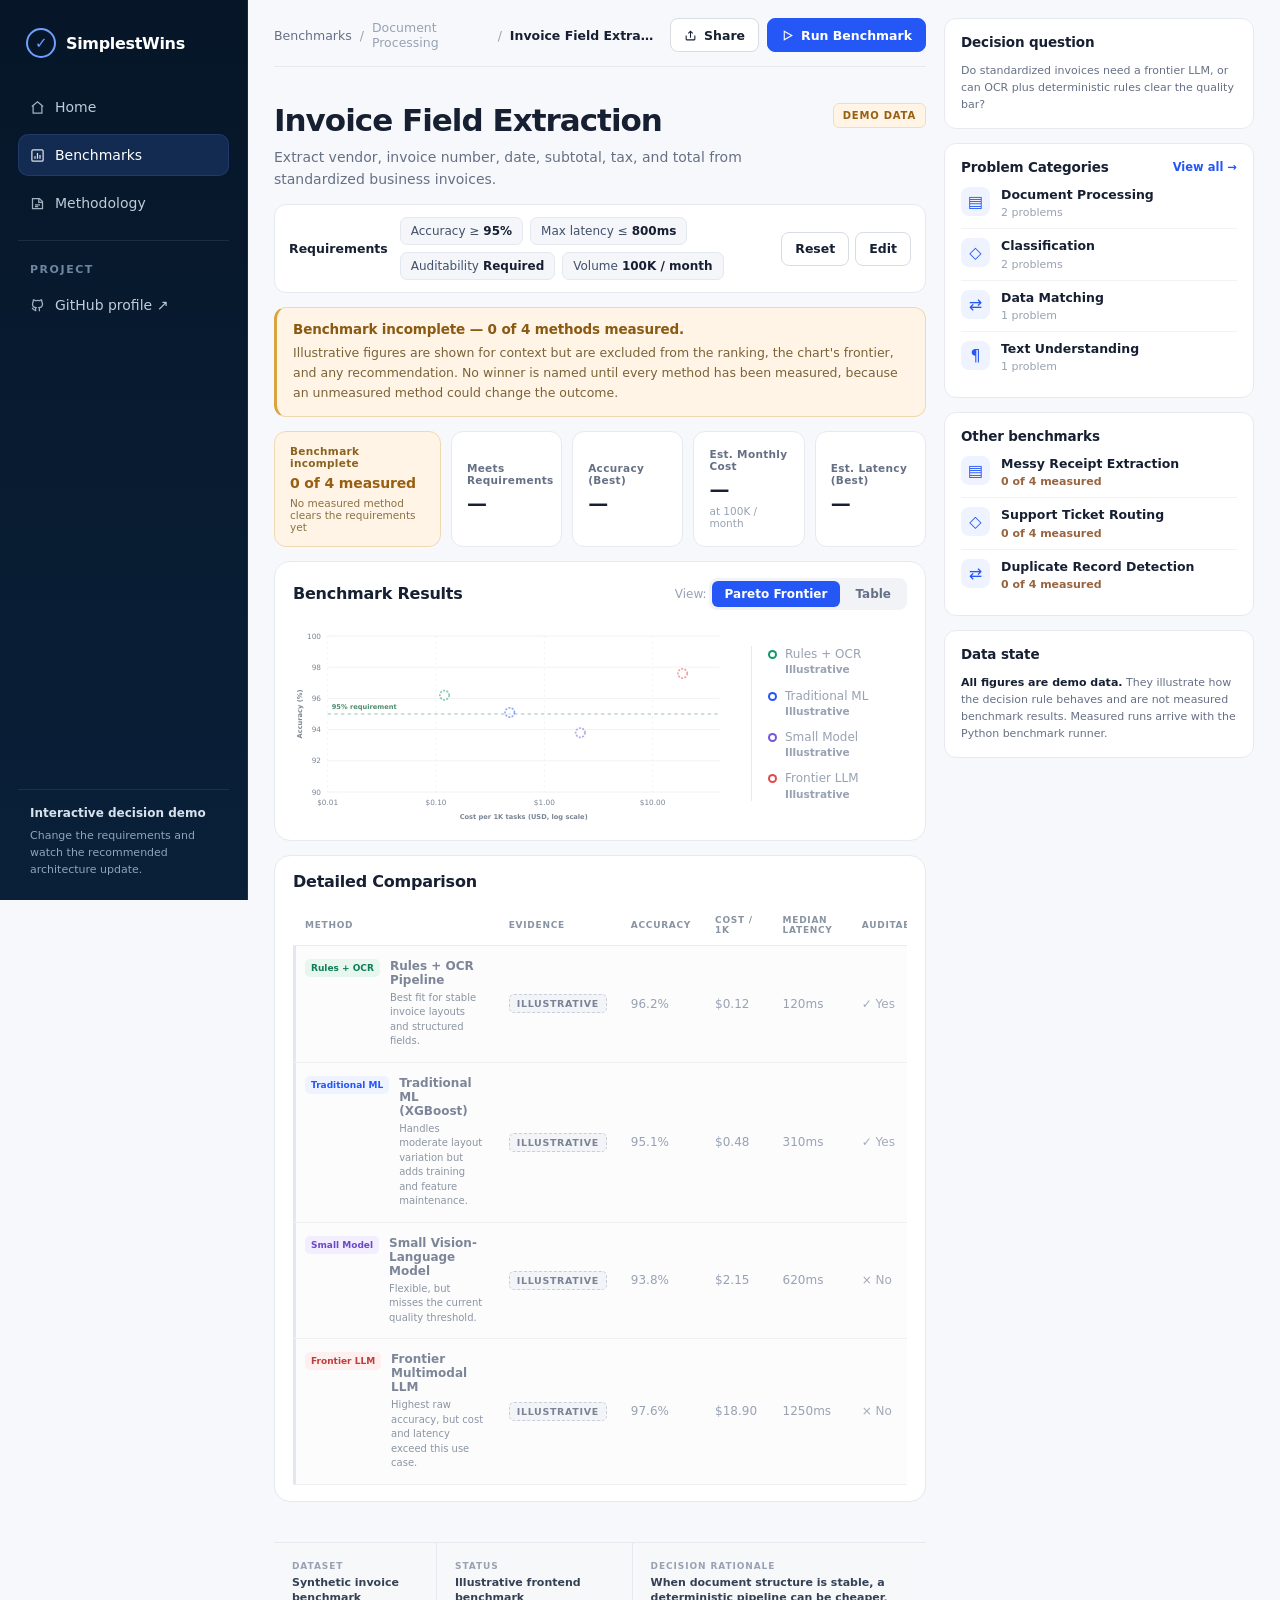
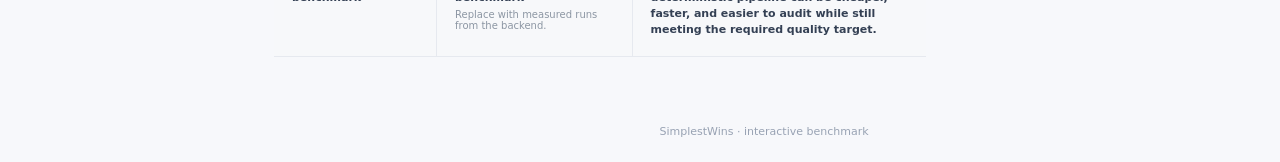
==== commit 0396df14: "Forbid illustrative data from shaping a recommendation Adds the evidence rule as section 3.1 of PROJ" ====
--- a/frontend/benchmark.html
+++ b/frontend/benchmark.html
@@ -73,6 +73,8 @@
       </div>
     </section>
 
+    <div class="evidence-banner" data-evidence-banner hidden role="status"></div>
+
     <div class="kpi-strip" data-kpis></div>
 
     <section class="panel">
@@ -93,7 +95,7 @@
       <div class="panel-bar"><h2>Detailed Comparison</h2></div>
       <div class="table-wrap">
         <table class="results-table">
-          <thead><tr><th>Method</th><th>Accuracy</th><th>Cost / 1K</th><th>Median latency</th><th>Auditable</th><th>Meets requirements</th></tr></thead>
+          <thead><tr><th>Method</th><th>Evidence</th><th>Accuracy</th><th>Cost / 1K</th><th>Median latency</th><th>Auditable</th><th>Meets requirements</th></tr></thead>
           <tbody data-results-body></tbody>
         </table>
       </div>
@@ -116,7 +118,7 @@
       <div data-categories></div>
     </div>
     <div class="rail-card">
-      <div class="rail-head"><h2>Current Picks</h2></div>
+      <div class="rail-head"><h2>Other benchmarks</h2></div>
       <div data-top-picks></div>
     </div>
     <div class="rail-card">
--- a/frontend/assets/styles.css
+++ b/frontend/assets/styles.css
@@ -130,3 +130,34 @@
 /* Keep the method description from crowding out the pass/fail columns. */
 .workspace .results-table{min-width:760px}
 .workspace .method-cell{max-width:290px}
+
+/* ============================================================================
+   Evidence states — section 3.1 of PROJECT_STANDARD.md
+   Illustrative figures are shown for context and must read as clearly weaker
+   than measured evidence, never as something that shaped the outcome.
+   ============================================================================ */
+.evidence-banner{background:var(--amberSoft);border:1px solid #f0d9b0;border-left:3px solid #d9a441;border-radius:12px;padding:13px 16px}
+.evidence-banner[hidden]{display:none}
+.evidence-banner strong{display:block;font-size:13.5px;color:#8a5a12;letter-spacing:-.01em}
+.evidence-banner p{margin:6px 0 0;font-size:12.5px;line-height:1.6;color:#7a6338}
+.evidence-banner b{color:#5f4a1f}
+
+.kpi.kpi-lead.kpi-incomplete{background:var(--amberSoft);border-color:#f0d9b0}
+.kpi.kpi-lead.kpi-incomplete span{color:#8a6320}
+.kpi.kpi-lead.kpi-incomplete strong{color:#985f13;font-size:14px;text-transform:none;letter-spacing:-.01em}
+.kpi.kpi-lead.kpi-incomplete small{color:#8a7245;margin-top:5px}
+
+.state-tag{display:inline-block;font-size:9.5px;font-weight:800;text-transform:uppercase;letter-spacing:.07em;padding:3px 7px;border-radius:5px;white-space:nowrap}
+.state-measured{background:var(--greenSoft);color:#0d6f4f;border:1px solid #cbead9}
+.state-demo{background:#f3f4f7;color:#7b8496;border:1px dashed #c9cfda}
+
+/* Illustrative rows recede: no fill, muted text, dashed leading edge. */
+.results-table tr.demo-row{background:#fcfcfd}
+.results-table tr.demo-row td{color:#98a2b3}
+.results-table tr.demo-row .method-cell strong{color:#7c8698;font-weight:640}
+.results-table tr.demo-row td:first-child{box-shadow:inset 3px 0 0 #e3e7ee}
+.results-table tr.demo-row .pass-label,.results-table tr.demo-row .fail-label{color:#a3abb8}
+
+.chart-legend-col span.legend-demo b{color:#98a2b3;font-weight:500}
+.chart-legend-col em.legend-note{color:#98a2b3;font-weight:600}
+.card-incomplete,.rail-incomplete{color:#98643f;font-weight:650}
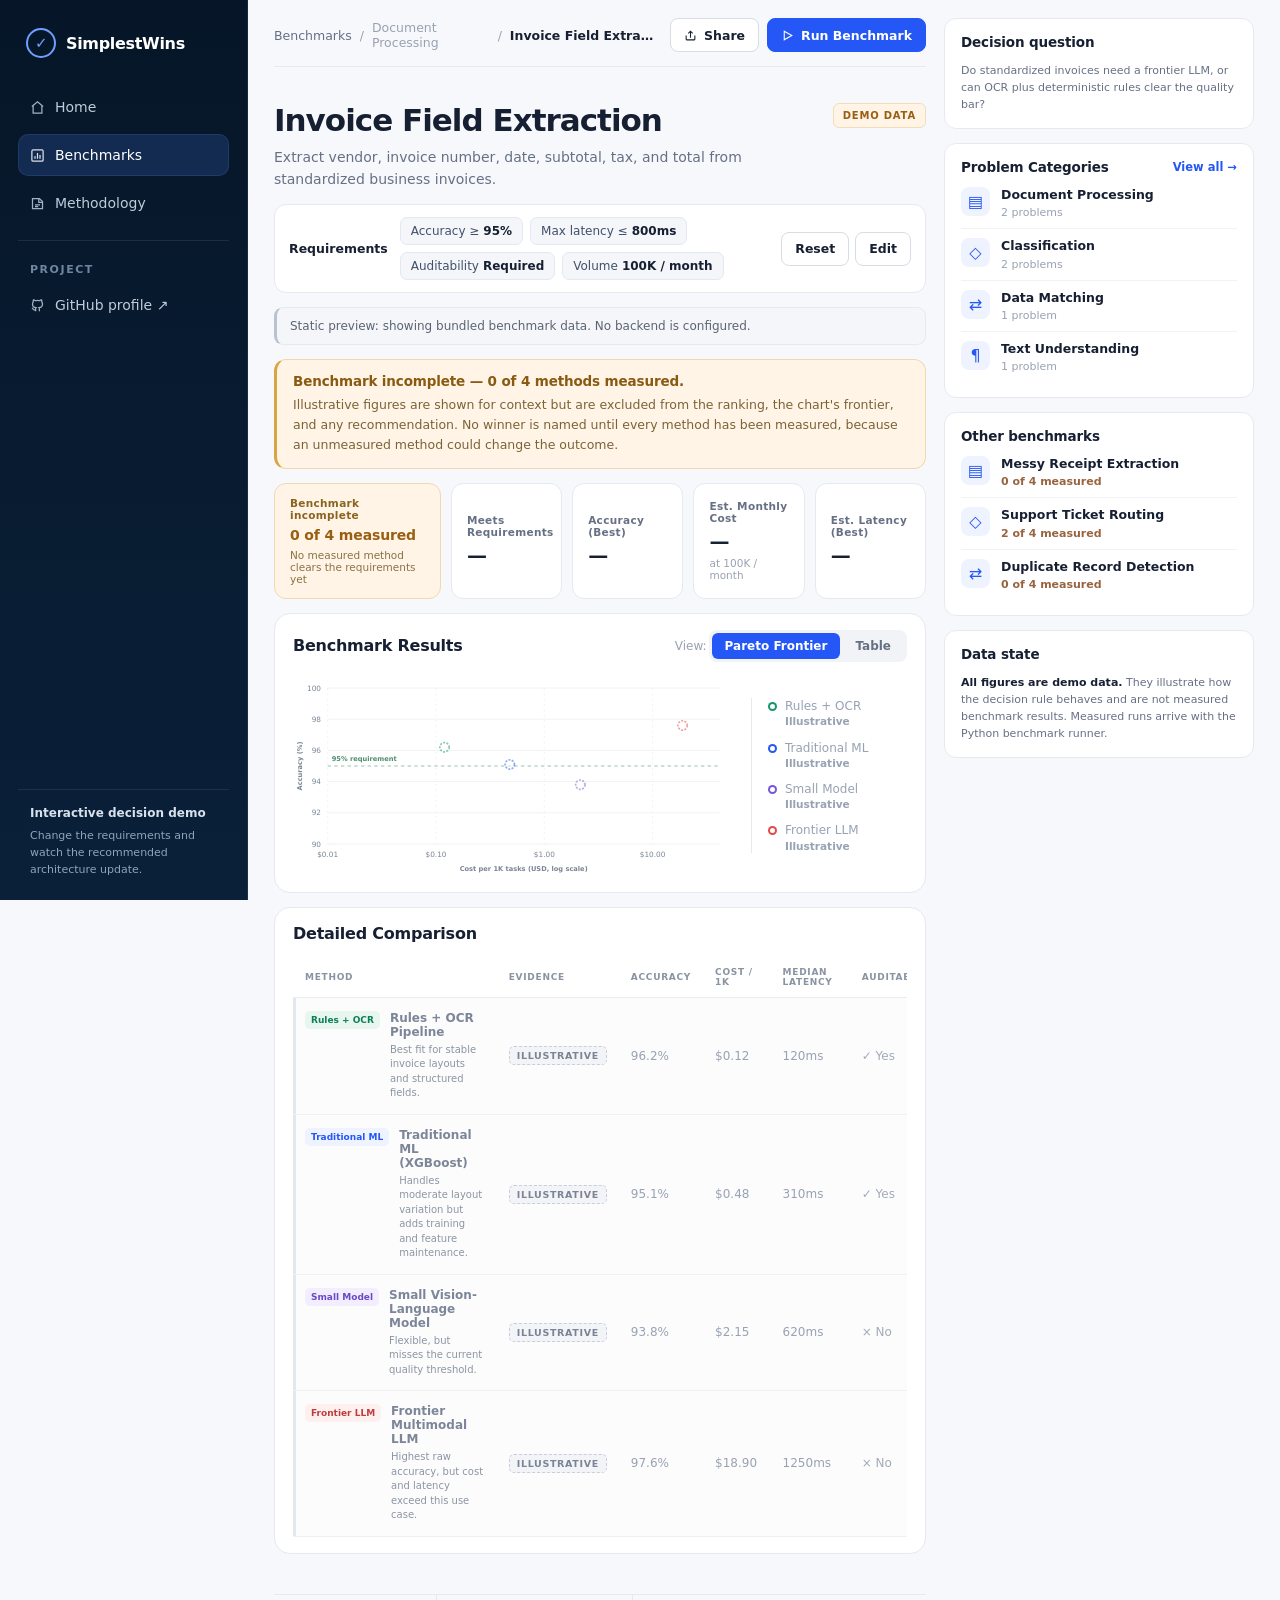
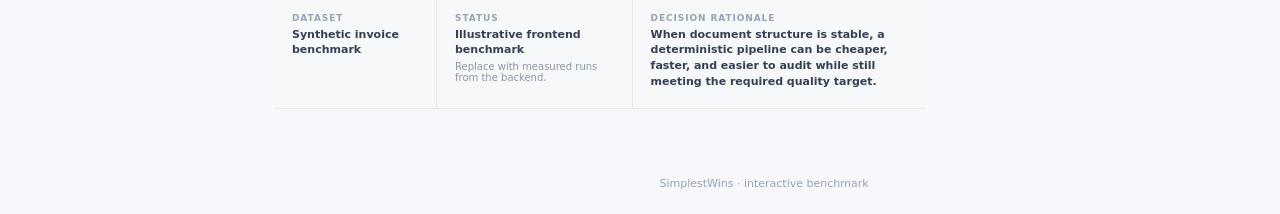
==== commit 0b62fc54: "Connect the frontend to the API, and add migrations Phase 5 and the migration gap, which were the la" ====
--- a/frontend/benchmark.html
+++ b/frontend/benchmark.html
@@ -73,6 +73,8 @@
       </div>
     </section>
 
+    <p class="source-note" data-source-note hidden role="status"></p>
+
     <div class="evidence-banner" data-evidence-banner hidden role="status"></div>
 
     <div class="kpi-strip" data-kpis></div>
@@ -130,6 +132,6 @@
 <footer class="footer-note">SimplestWins · interactive benchmark</footer>
 </main>
 </div>
-<script type="module">import{setupMobileNav,setupBenchmarkPage}from'./assets/app.js';setupMobileNav();setupBenchmarkPage();</script>
+<script type="module">import{setupMobileNav,setupBenchmarkPage}from'./assets/app.js';setupMobileNav();await setupBenchmarkPage();</script>
 </body>
 </html>
--- a/frontend/assets/styles.css
+++ b/frontend/assets/styles.css
@@ -161,3 +161,7 @@
 .chart-legend-col span.legend-demo b{color:#98a2b3;font-weight:500}
 .chart-legend-col em.legend-note{color:#98a2b3;font-weight:600}
 .card-incomplete,.rail-incomplete{color:#98643f;font-weight:650}
+/* Where the numbers came from. Shown only when the page fell back to its
+   bundled copy, so a reader is never left guessing. */
+.source-note{margin:0;padding:9px 13px;font-size:12px;line-height:1.5;color:#5b6472;background:#f4f6fa;border:1px solid var(--line);border-left:3px solid #b9c2d0;border-radius:9px}
+.source-note[hidden]{display:none}
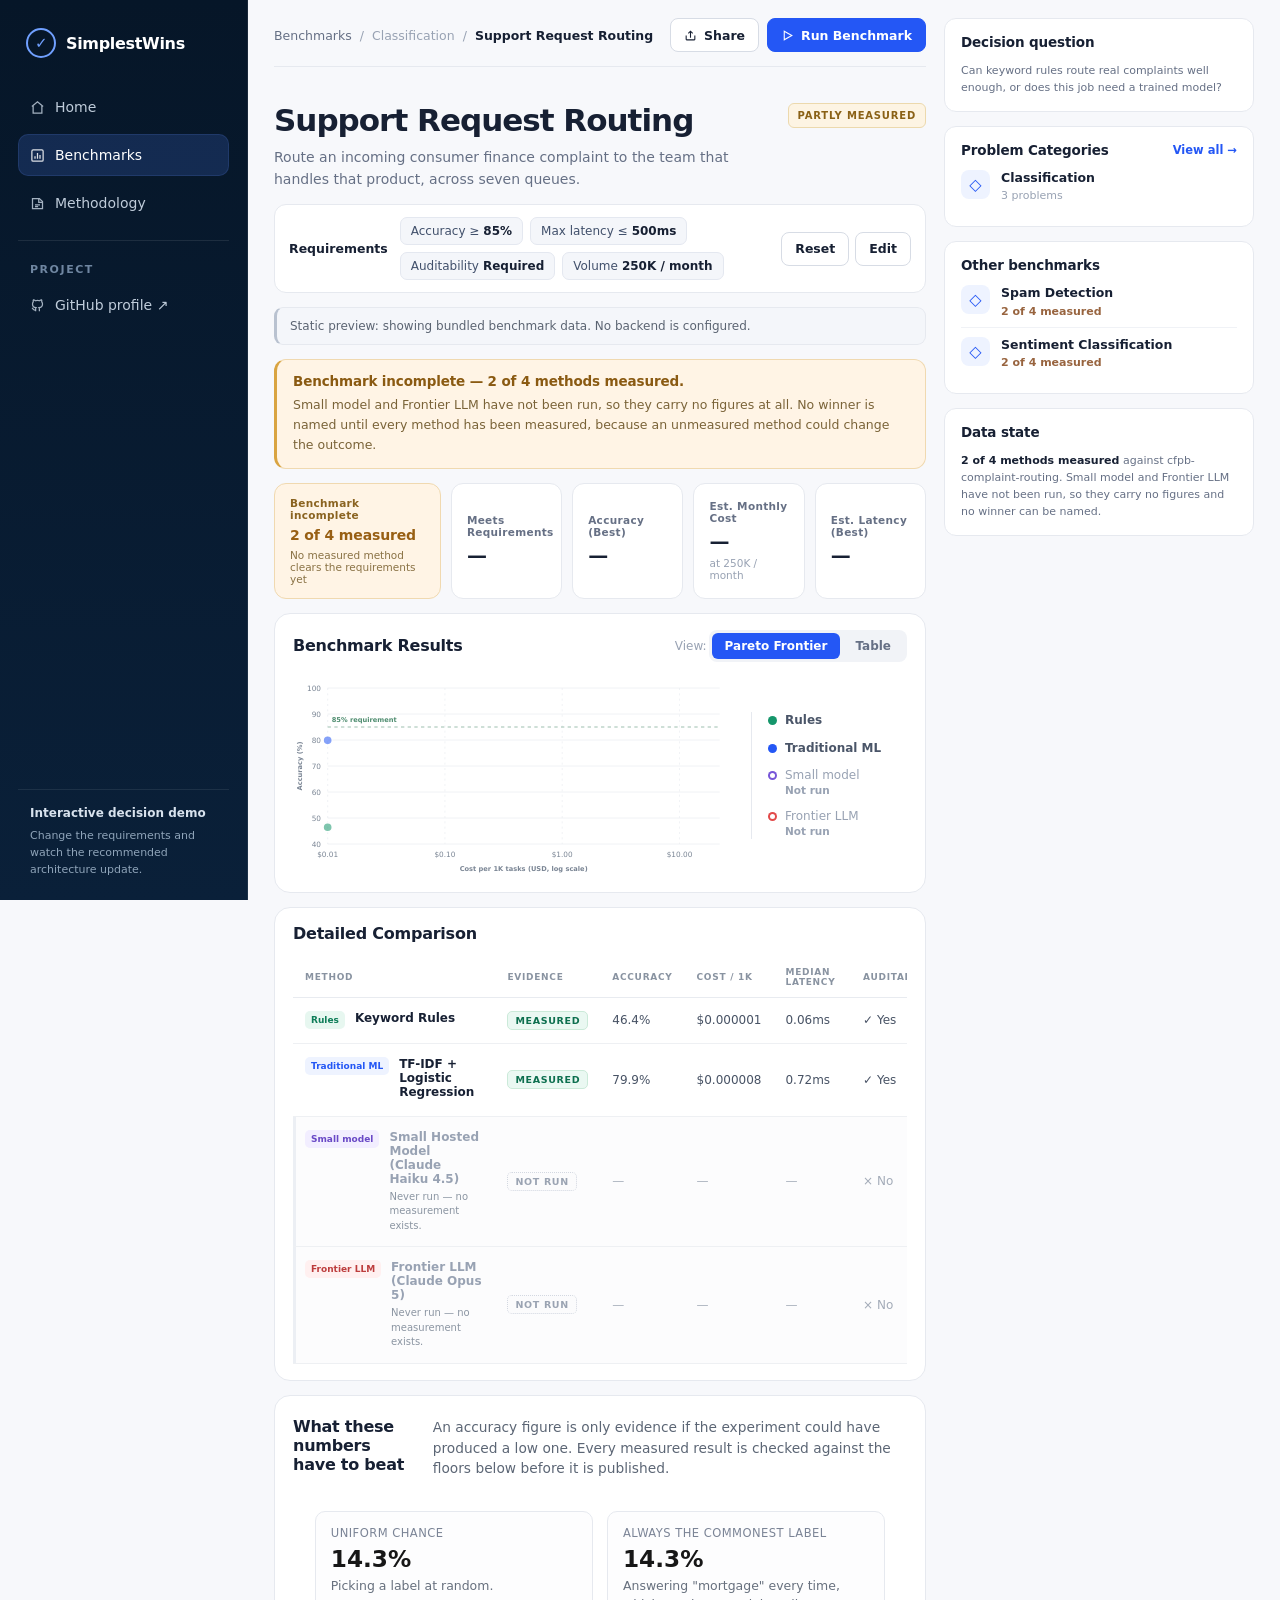
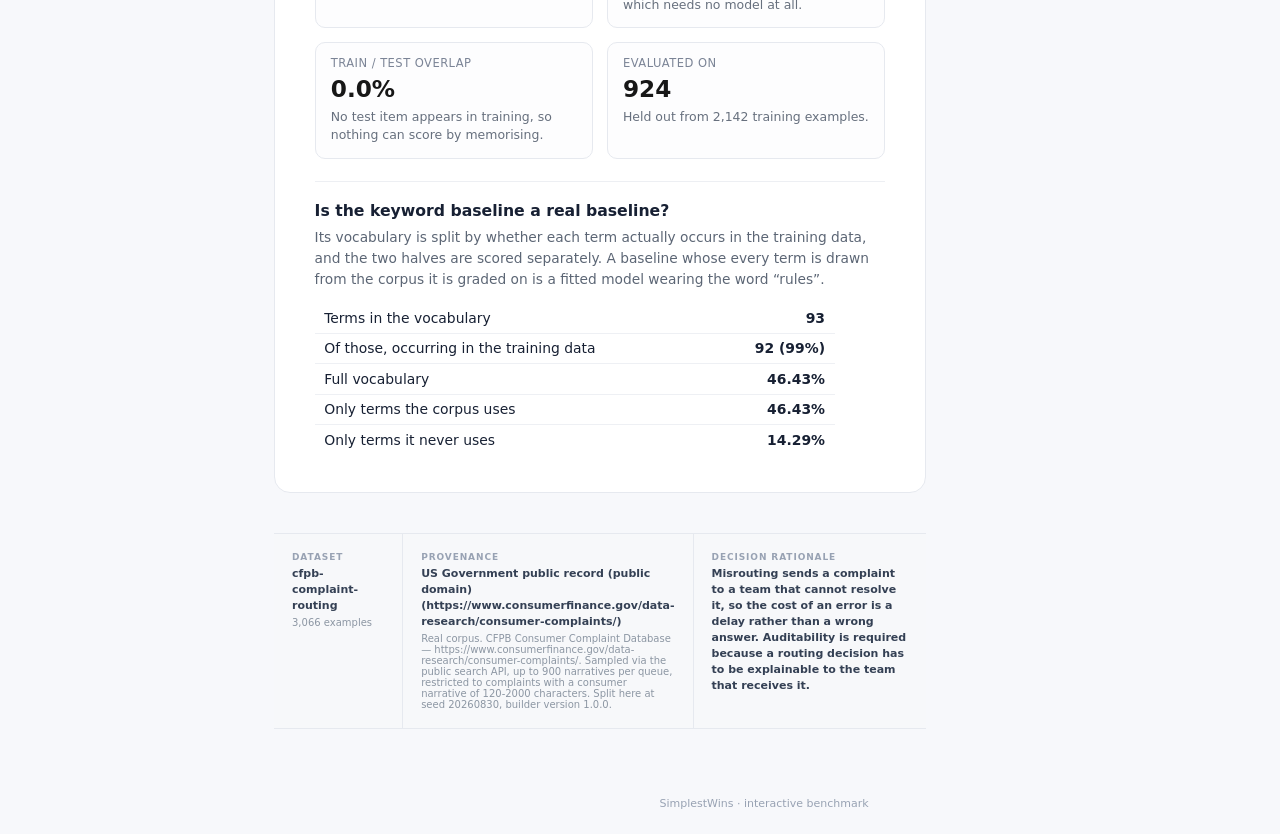
==== commit d63a844c: "Benchmark against real corpora, and publish the floors beside every number (#7) The previous benchma" ====
--- a/frontend/benchmark.html
+++ b/frontend/benchmark.html
@@ -47,7 +47,7 @@
           <h1 data-title></h1>
           <p data-description></p>
         </div>
-        <span class="state-pill" title="Illustrative figures, not measured results">Demo data</span>
+        <span class="state-pill" data-hero-chip></span>
       </div>
     </header>
 
@@ -103,9 +103,17 @@
       </div>
     </section>
 
+    <section class="panel" data-floors-panel hidden>
+      <div class="panel-bar">
+        <h2>What these numbers have to beat</h2>
+        <p class="panel-note">An accuracy figure is only evidence if the experiment could have produced a low one. Every measured result is checked against the floors below before it is published.</p>
+      </div>
+      <div class="floors" data-floors></div>
+    </section>
+
     <section class="evidence-strip">
       <div><span>Dataset</span><strong data-dataset></strong><small data-dataset-size></small></div>
-      <div><span>Status</span><strong>Illustrative frontend benchmark</strong><small>Replace with measured runs from the backend.</small></div>
+      <div><span>Provenance</span><strong data-dataset-license>—</strong><small data-dataset-provenance></small></div>
       <div><span>Decision rationale</span><strong data-rationale></strong></div>
     </section>
   </div>
@@ -125,7 +133,7 @@
     </div>
     <div class="rail-card">
       <div class="rail-head"><h2>Data state</h2></div>
-      <p class="rail-note"><strong>All figures are demo data.</strong> They illustrate how the decision rule behaves and are not measured benchmark results. Measured runs arrive with the Python benchmark runner.</p>
+      <p class="rail-note" data-rail-state></p>
     </div>
   </aside>
 </div>
--- a/frontend/assets/styles.css
+++ b/frontend/assets/styles.css
@@ -165,3 +165,39 @@
    bundled copy, so a reader is never left guessing. */
 .source-note{margin:0;padding:9px 13px;font-size:12px;line-height:1.5;color:#5b6472;background:#f4f6fa;border:1px solid var(--line);border-left:3px solid #b9c2d0;border-radius:9px}
 .source-note[hidden]{display:none}
+
+/* --- Provenance states -------------------------------------------------- */
+/* A method that has never run is muted further than an illustrative one: it
+   carries no figures at all, so nothing in its row should read as a value. */
+.state-notrun{background:#fbfbfc;color:#9aa3b2;border:1px dotted #d3d8e1}
+.results-table tr.unrun-row td{color:#aab2be}
+.results-table tr.unrun-row td:first-child{box-shadow:inset 3px 0 0 #eceff4}
+.results-table tr.unrun-row .method-cell strong{color:#98a2b3;font-weight:600}
+.unrun-label{color:#b6bcc7}
+
+.status-measured{background:#eaf6ee;color:#1c7a43;border:1px solid #bfe3cd}
+.status-partial{background:#fdf4e3;color:#8a6116;border:1px solid #ecd9ad}
+.status-notrun{background:#f5f6f8;color:#7b8496;border:1px dashed #cfd5de}
+
+/* --- Floors panel ------------------------------------------------------- */
+.panel-note{margin:.35rem 0 0;max-width:62ch;color:#5c6675;font-size:.86rem;line-height:1.5}
+.floors{padding:1.15rem 1.35rem 1.35rem}
+.floor-cards{display:grid;grid-template-columns:repeat(auto-fit,minmax(190px,1fr));gap:.85rem}
+.floor-card{border:1px solid #e6e9ef;border-radius:10px;padding:.85rem .95rem;background:#fdfdfe}
+.floor-card span{display:block;font-size:.72rem;letter-spacing:.04em;text-transform:uppercase;color:#7b8496}
+.floor-card strong{display:block;margin:.3rem 0 .35rem;font-size:1.45rem;font-variant-numeric:tabular-nums;color:#171717}
+.floor-card small{display:block;color:#67707e;font-size:.78rem;line-height:1.45}
+
+.floor-provenance{margin-top:1.4rem;padding-top:1.2rem;border-top:1px solid #edeff3}
+.floor-provenance h3{margin:0 0 .4rem;font-size:.98rem}
+.floor-provenance p{margin:0 0 .8rem;max-width:70ch;color:#5c6675;font-size:.86rem;line-height:1.55}
+.floor-table{width:100%;border-collapse:collapse;font-size:.87rem;max-width:520px}
+.floor-table td{padding:.42rem .6rem;border-bottom:1px solid #eef0f4}
+.floor-table td:last-child{text-align:right;font-variant-numeric:tabular-nums;font-weight:620}
+.floor-table tr:last-child td{border-bottom:0}
+
+@media (prefers-color-scheme: dark){
+  .floor-card{background:#15171b;border-color:#272b32}
+  .floor-card strong{color:#f2f3f5}
+  .floor-table td{border-bottom-color:#242830}
+}
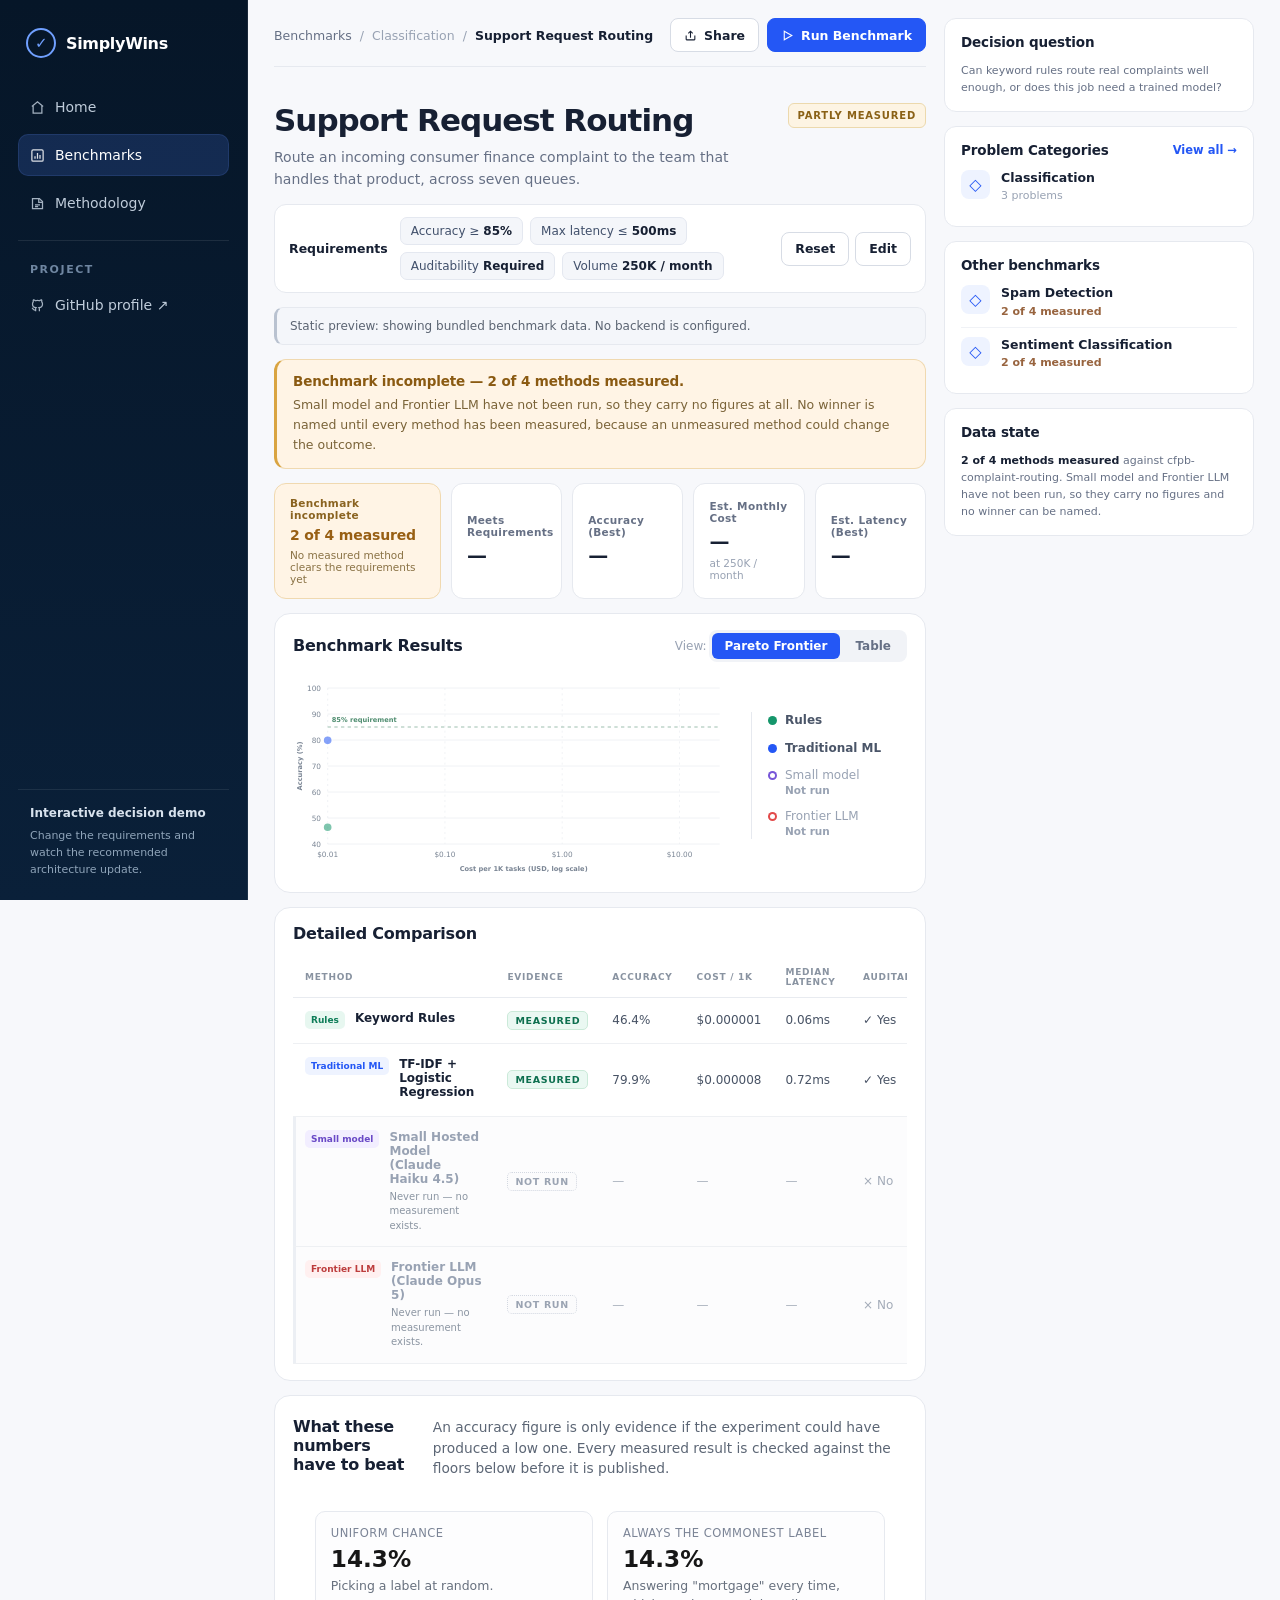
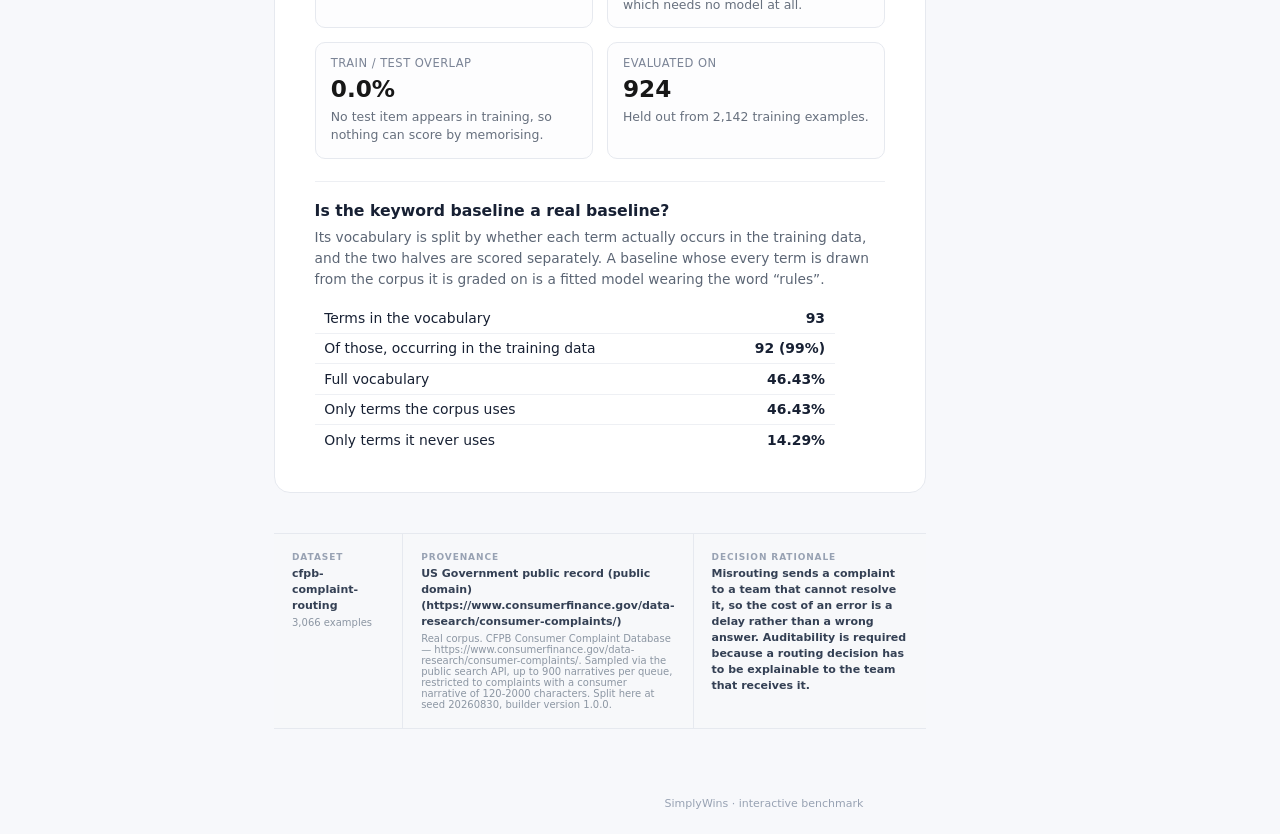
==== commit 4363e30a: "Rename the brand to SimplyWins, leaving the identifiers alone Page titles, the sidebar and mobile na" ====
--- a/frontend/benchmark.html
+++ b/frontend/benchmark.html
@@ -3,15 +3,15 @@
 <head>
 <meta charset="utf-8">
 <meta name="viewport" content="width=device-width,initial-scale=1">
-<title>Benchmark — SimplestWins</title>
+<title>Benchmark — SimplyWins</title>
 <link rel="icon" href="favicon.svg" type="image/svg+xml"><link rel="stylesheet" href="assets/styles.css">
 </head>
 <body>
 <div class="shell">
-<header class="mobile-header"><div class="brand"><span class="brand-mark">✓</span><span>SimplestWins</span></div><button data-nav-toggle aria-label="Open navigation">☰</button></header>
+<header class="mobile-header"><div class="brand"><span class="brand-mark">✓</span><span>SimplyWins</span></div><button data-nav-toggle aria-label="Open navigation">☰</button></header>
 
 <aside class="sidebar">
-  <div class="sidebar-brand"><a class="brand" href="index.html"><span class="brand-mark">✓</span><span>SimplestWins</span></a></div>
+  <div class="sidebar-brand"><a class="brand" href="index.html"><span class="brand-mark">✓</span><span>SimplyWins</span></a></div>
   <nav class="nav" aria-label="Main">
     <a href="index.html"><svg viewBox="0 0 24 24" fill="none" stroke="currentColor" stroke-width="2" aria-hidden="true"><path d="M3 10.5 12 3l9 7.5"/><path d="M5 9.5V21h14V9.5"/></svg>Home</a>
     <a class="active" href="benchmarks.html"><svg viewBox="0 0 24 24" fill="none" stroke="currentColor" stroke-width="2" aria-hidden="true"><rect x="3" y="3" width="18" height="18" rx="2"/><path d="M8 13v4M12 8v9M16 11v6"/></svg>Benchmarks</a>
@@ -137,7 +137,7 @@
     </div>
   </aside>
 </div>
-<footer class="footer-note">SimplestWins · interactive benchmark</footer>
+<footer class="footer-note">SimplyWins · interactive benchmark</footer>
 </main>
 </div>
 <script type="module">import{setupMobileNav,setupBenchmarkPage}from'./assets/app.js';setupMobileNav();await setupBenchmarkPage();</script>
